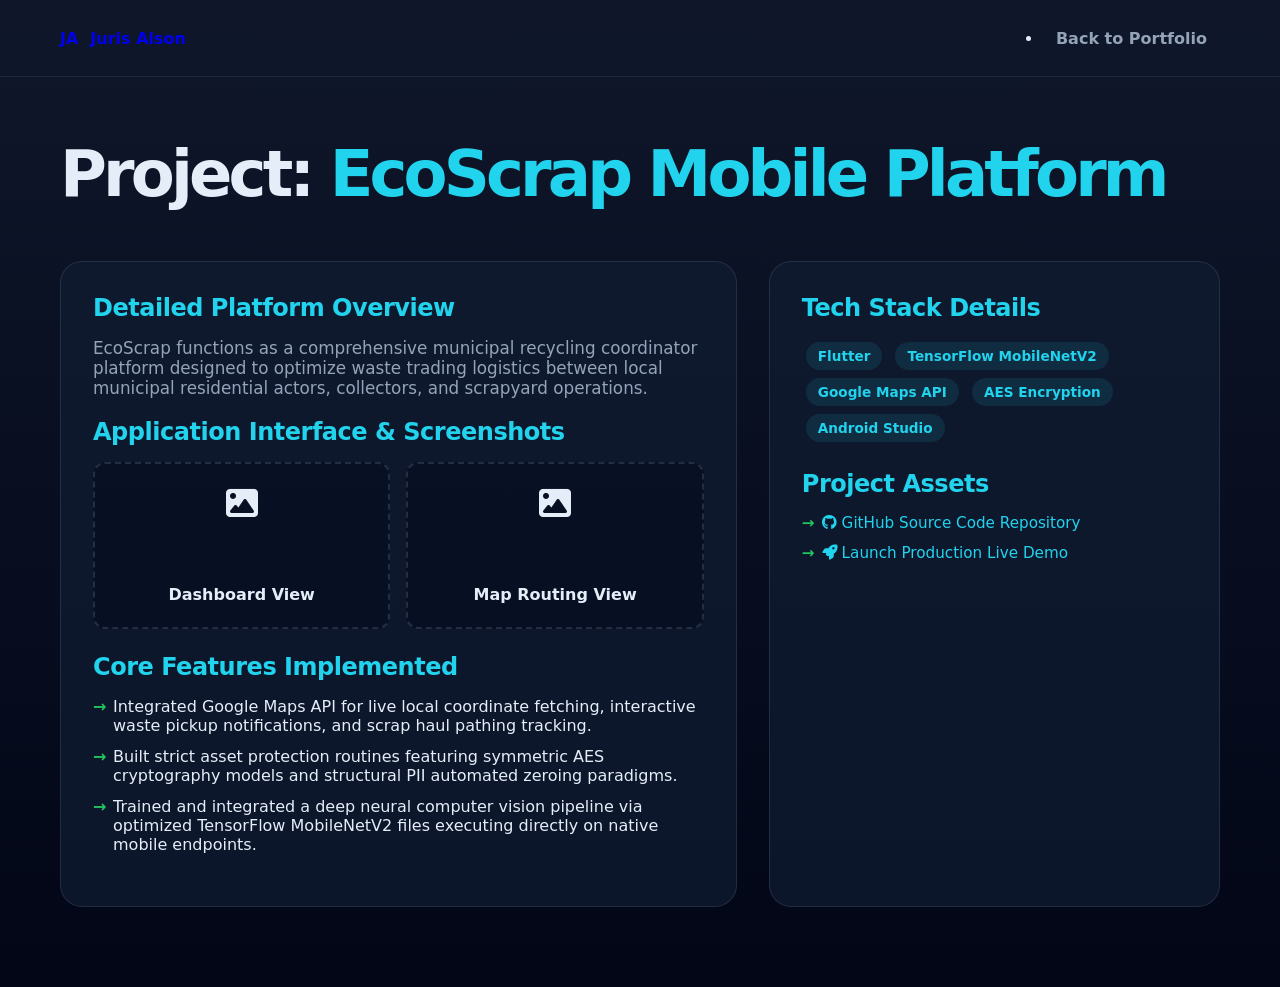
==== capstone.html @ 815ed1c3 "update" ====
<!DOCTYPE html>
<html lang="en">
<head>
  <meta charset="UTF-8" />
  <meta name="viewport" content="width=device-width, initial-scale=1.0" />
  <title>EcoScrap Project Showcase | Juris Ralph P. Alson</title>
  <link rel="stylesheet" href="https://cdnjs.cloudflare.com/ajax/libs/font-awesome/6.5.2/css/all.min.css" />
  <style>
    :root {
      --bg: #0f172a;
      --panel: #111c31;
      --text: #e5edf8;
      --muted: #94a3b8;
      --cyan: #22d3ee;
      --green: #22c55e;
      --radius-lg: 22px;
      --container: 1160px;
    }
    * { box-sizing: border-box; margin: 0; padding: 0; }
    body {
      background: linear-gradient(180deg, #0f172a 0%, #020617 100%);
      color: var(--text);
      font-family: Inter, system-ui, sans-serif;
      padding-bottom: 80px;
    }
    .container { width: min(var(--container), calc(100% - 40px)); margin-inline: auto; }
    .site-header { border-bottom: 1px solid rgba(148, 163, 184, 0.12); background: rgba(15, 23, 42, 0.76); }
    .nav { min-height: 76px; display: flex; align-items: center; justify-content: space-between; }
    .brand { display: inline-flex; align-items: center; gap: 12px; font-weight: 800; text-decoration: none; }
    .brand-mark { width: 42px; height: 42px; display: grid; place-items: center; border: 1px solid rgba(34, 211, 238, 0.42); border-radius: 14px; color: var(--cyan); }
    .nav-links a { padding: 10px 13px; color: var(--muted); text-decoration: none; font-weight: 650; }
    .nav-links a:hover { color: var(--cyan); }
    
    .showcase-header { padding: 60px 0 20px; }
    .showcase-header h1 { font-size: clamp(2.5rem, 5vw, 4rem); font-weight: 900; letter-spacing: -0.06em; }
    .showcase-header span { color: var(--cyan); }
    
    .showcase-grid { display: grid; grid-template-columns: 1.2fr 0.8fr; gap: 32px; margin-top: 30px; }
    .main-content, .sidebar-panel { border: 1px solid rgba(148, 163, 184, 0.16); background: rgba(17, 28, 49, 0.76); border-radius: var(--radius-lg); padding: 32px; }
    
    h2 { font-size: 1.5rem; margin-bottom: 16px; color: var(--cyan); letter-spacing: -0.02em; }
    p { color: var(--muted); margin-bottom: 20px; font-size: 1.05rem; }
    
    .screenshot-grid { display: grid; grid-template-columns: repeat(2, 1fr); gap: 16px; margin-bottom: 24px; }
    .screenshot-placeholder { background: rgba(2, 6, 23, 0.4); border: 2px dashed rgba(148, 163, 184, 0.2); border-radius: 12px; aspect-ratio: 16/9; display: grid; place-items: center; color: var(--muted-2); font-weight: 700; }
    
    .bullet-list { list-style: none; display: grid; gap: 12px; margin-bottom: 20px; }
    .bullet-list li { position: relative; padding-left: 20px; color: var(--text); }
    .bullet-list li::before { content: "→"; position: absolute; left: 0; color: var(--green); font-weight: 900; }
    
    .tech-tag { display: inline-block; padding: 6px 12px; background: rgba(34, 211, 238, 0.1); border-radius: 999px; font-size: 0.85rem; font-weight: 700; margin: 4px; color: var(--cyan); }
  </style>
</head>
<body>
  <header class="site-header">
    <nav class="nav container">
      <a class="brand" href="index.html"><span class="">JA</span><span class="brand-text">Juris Alson</span></a>
      <ul class="nav-links">
        <li><a href="index.html#projects">Back to Portfolio</a></li>
      </ul>
    </nav>
  </header>

  <main class="container">
    <header class="showcase-header">
      <h1>Project: <span>EcoScrap Mobile Platform</span></h1>
    </header>

    <div class="showcase-grid">
      <div class="main-content">
        <h2>Detailed Platform Overview</h2>
        <p>EcoScrap functions as a comprehensive municipal recycling coordinator platform designed to optimize waste trading logistics between local municipal residential actors, collectors, and scrapyard operations.</p>
        
        <h2>Application Interface &amp; Screenshots</h2>
        <div class="screenshot-grid">
          <div class="screenshot-placeholder"><i class="fa-solid fa-image fa-2x"></i><br>Dashboard View</div>
          <div class="screenshot-placeholder"><i class="fa-solid fa-image fa-2x"></i><br>Map Routing View</div>
        </div>

        <h2>Core Features Implemented</h2>
        <ul class="bullet-list">
          <li>Integrated Google Maps API for live local coordinate fetching, interactive waste pickup notifications, and scrap haul pathing tracking.</li>
          <li>Built strict asset protection routines featuring symmetric AES cryptography models and structural PII automated zeroing paradigms.</li>
          <li>Trained and integrated a deep neural computer vision pipeline via optimized TensorFlow MobileNetV2 files executing directly on native mobile endpoints.</li>
        </ul>
      </div>

      <div class="sidebar-panel">
        <h2>Tech Stack Details</h2>
        <div style="margin-bottom: 24px;">
          <span class="tech-tag">Flutter</span>
          <span class="tech-tag">TensorFlow MobileNetV2</span>
          <span class="tech-tag">Google Maps API</span>
          <span class="tech-tag">AES Encryption</span>
          <span class="tech-tag">Android Studio</span>
        </div>

        <h2>Project Assets</h2>
        <ul class="bullet-list" style="font-size: 0.95rem;">
          <li><a href="https://github.com/JurisAlson/EcoScrap" target="_blank" style="color: var(--cyan); text-decoration: none;"><i class="fa-brands fa-github"></i> GitHub Source Code Repository</a></li>
          <li><a href="https://jurisalson.github.io/EcoScrap-Demo" target="_blank" style="color: var(--cyan); text-decoration: none;"><i class="fa-solid fa-rocket"></i> Launch Production Live Demo</a></li>
        </ul>
      </div>
    </div>
  </main>
</body>
</html>
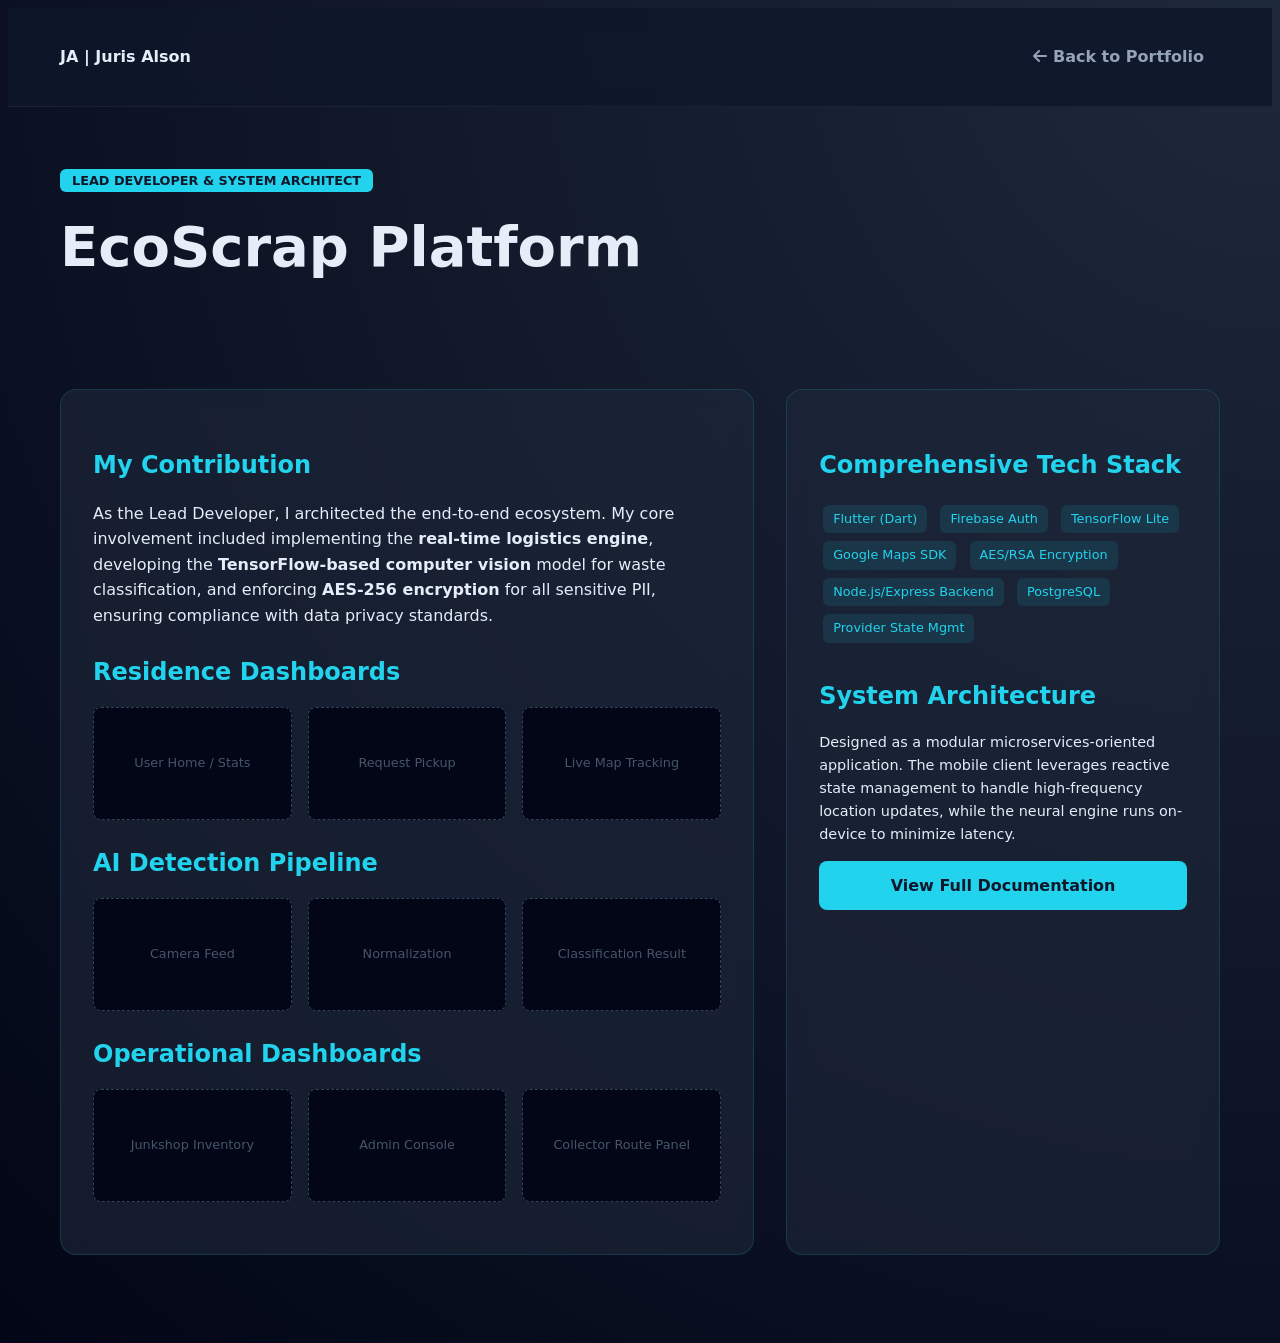
==== commit b389ae4e: "retouch" ====
--- a/capstone.html
+++ b/capstone.html
@@ -7,100 +7,96 @@
   <link rel="stylesheet" href="https://cdnjs.cloudflare.com/ajax/libs/font-awesome/6.5.2/css/all.min.css" />
   <style>
     :root {
-      --bg: #0f172a;
-      --panel: #111c31;
-      --text: #e5edf8;
-      --muted: #94a3b8;
-      --cyan: #22d3ee;
-      --green: #22c55e;
-      --radius-lg: 22px;
-      --container: 1160px;
+      --bg: #0f172a; --panel-bg: rgba(30, 41, 59, 0.6); --text-main: #e5edf8;
+      --text-muted: #94a3b8; --cyan: #22d3ee; --green: #22c55e;
     }
-    * { box-sizing: border-box; margin: 0; padding: 0; }
-    body {
-      background: linear-gradient(180deg, #0f172a 0%, #020617 100%);
-      color: var(--text);
-      font-family: Inter, system-ui, sans-serif;
-      padding-bottom: 80px;
-    }
-    .container { width: min(var(--container), calc(100% - 40px)); margin-inline: auto; }
-    .site-header { border-bottom: 1px solid rgba(148, 163, 184, 0.12); background: rgba(15, 23, 42, 0.76); }
-    .nav { min-height: 76px; display: flex; align-items: center; justify-content: space-between; }
-    .brand { display: inline-flex; align-items: center; gap: 12px; font-weight: 800; text-decoration: none; }
-    .brand-mark { width: 42px; height: 42px; display: grid; place-items: center; border: 1px solid rgba(34, 211, 238, 0.42); border-radius: 14px; color: var(--cyan); }
-    .nav-links a { padding: 10px 13px; color: var(--muted); text-decoration: none; font-weight: 650; }
-    .nav-links a:hover { color: var(--cyan); }
+    body { background: radial-gradient(circle at top right, #1e293b, #020617); color: var(--text-main); font-family: 'Inter', system-ui, sans-serif; line-height: 1.6; padding-bottom: 80px; }
+    .container { width: min(1160px, calc(100% - 48px)); margin-inline: auto; }
     
-    .showcase-header { padding: 60px 0 20px; }
-    .showcase-header h1 { font-size: clamp(2.5rem, 5vw, 4rem); font-weight: 900; letter-spacing: -0.06em; }
-    .showcase-header span { color: var(--cyan); }
+    /* Navigation */
+    .site-header { border-bottom: 1px solid rgba(255,255,255,0.05); background: rgba(15, 23, 42, 0.85); backdrop-filter: blur(12px); position: sticky; top: 0; z-index: 100; padding: 20px 0; }
+    .nav { display: flex; justify-content: space-between; align-items: center; }
+    .nav-links a { color: var(--text-muted); text-decoration: none; font-weight: 600; padding: 8px 16px; border-radius: 8px; transition: 0.2s; }
+    .nav-links a:hover { color: var(--cyan); background: rgba(34, 211, 238, 0.05); }
+
+    /* Hero & Participation */
+    .showcase-header { padding: 60px 0; }
+    .role-tag { background: var(--cyan); color: var(--bg); padding: 4px 12px; border-radius: 6px; font-weight: 800; font-size: 0.8rem; text-transform: uppercase; }
     
-    .showcase-grid { display: grid; grid-template-columns: 1.2fr 0.8fr; gap: 32px; margin-top: 30px; }
-    .main-content, .sidebar-panel { border: 1px solid rgba(148, 163, 184, 0.16); background: rgba(17, 28, 49, 0.76); border-radius: var(--radius-lg); padding: 32px; }
+    /* Layout */
+    .showcase-grid { display: grid; grid-template-columns: 1.6fr 1fr; gap: 32px; }
+    .main-content, .sidebar-panel { background: var(--panel-bg); border: 1px solid rgba(34, 211, 238, 0.15); border-radius: 16px; padding: 32px; backdrop-filter: blur(10px); }
     
-    h2 { font-size: 1.5rem; margin-bottom: 16px; color: var(--cyan); letter-spacing: -0.02em; }
-    p { color: var(--muted); margin-bottom: 20px; font-size: 1.05rem; }
+    h2 { color: var(--cyan); margin: 24px 0 16px; display: flex; align-items: center; gap: 10px; }
+    .img-slot { background: #020617; border: 1px dashed #334155; border-radius: 8px; aspect-ratio: 16/9; display: grid; place-items: center; color: #475569; font-size: 0.8rem; }
+    .screenshot-grid { display: grid; grid-template-columns: repeat(auto-fit, minmax(180px, 1fr)); gap: 16px; margin-bottom: 20px; }
     
-    .screenshot-grid { display: grid; grid-template-columns: repeat(2, 1fr); gap: 16px; margin-bottom: 24px; }
-    .screenshot-placeholder { background: rgba(2, 6, 23, 0.4); border: 2px dashed rgba(148, 163, 184, 0.2); border-radius: 12px; aspect-ratio: 16/9; display: grid; place-items: center; color: var(--muted-2); font-weight: 700; }
+    .tech-tag { display: inline-block; padding: 4px 10px; background: rgba(34, 211, 238, 0.1); border-radius: 6px; font-size: 0.8rem; margin: 4px; color: var(--cyan); }
     
-    .bullet-list { list-style: none; display: grid; gap: 12px; margin-bottom: 20px; }
-    .bullet-list li { position: relative; padding-left: 20px; color: var(--text); }
-    .bullet-list li::before { content: "→"; position: absolute; left: 0; color: var(--green); font-weight: 900; }
-    
-    .tech-tag { display: inline-block; padding: 6px 12px; background: rgba(34, 211, 238, 0.1); border-radius: 999px; font-size: 0.85rem; font-weight: 700; margin: 4px; color: var(--cyan); }
+    @media (max-width: 968px) { .showcase-grid { grid-template-columns: 1fr; } }
   </style>
 </head>
 <body>
   <header class="site-header">
     <nav class="nav container">
-      <a class="brand" href="index.html"><span class="">JA</span><span class="brand-text">Juris Alson</span></a>
-      <ul class="nav-links">
-        <li><a href="index.html#projects">Back to Portfolio</a></li>
+      <a href="index.html" style="text-decoration:none; color:var(--text-main); font-weight:900;">JA | Juris Alson</a>
+      <ul class="nav-links" style="list-style:none;">
+        <li><a href="index.html#projects"><i class="fa-solid fa-arrow-left"></i> Back to Portfolio</a></li>
       </ul>
     </nav>
   </header>
 
   <main class="container">
     <header class="showcase-header">
-      <h1>Project: <span>EcoScrap Mobile Platform</span></h1>
+      <span class="role-tag">Lead Developer & System Architect</span>
+      <h1 style="font-size: 3.5rem; margin-top: 10px;">EcoScrap Platform</h1>
     </header>
 
     <div class="showcase-grid">
       <div class="main-content">
-        <h2>Detailed Platform Overview</h2>
-        <p>EcoScrap functions as a comprehensive municipal recycling coordinator platform designed to optimize waste trading logistics between local municipal residential actors, collectors, and scrapyard operations.</p>
-        
-        <h2>Application Interface &amp; Screenshots</h2>
+        <h2>My Contribution</h2>
+        <p>As the Lead Developer, I architected the end-to-end ecosystem. My core involvement included implementing the <strong>real-time logistics engine</strong>, developing the <strong>TensorFlow-based computer vision</strong> model for waste classification, and enforcing <strong>AES-256 encryption</strong> for all sensitive PII, ensuring compliance with data privacy standards.</p>
+
+        <h2>Residence Dashboards</h2>
         <div class="screenshot-grid">
-          <div class="screenshot-placeholder"><i class="fa-solid fa-image fa-2x"></i><br>Dashboard View</div>
-          <div class="screenshot-placeholder"><i class="fa-solid fa-image fa-2x"></i><br>Map Routing View</div>
+          <div class="img-slot">User Home / Stats</div>
+          <div class="img-slot">Request Pickup</div>
+          <div class="img-slot">Live Map Tracking</div>
         </div>
 
-        <h2>Core Features Implemented</h2>
-        <ul class="bullet-list">
-          <li>Integrated Google Maps API for live local coordinate fetching, interactive waste pickup notifications, and scrap haul pathing tracking.</li>
-          <li>Built strict asset protection routines featuring symmetric AES cryptography models and structural PII automated zeroing paradigms.</li>
-          <li>Trained and integrated a deep neural computer vision pipeline via optimized TensorFlow MobileNetV2 files executing directly on native mobile endpoints.</li>
-        </ul>
+        <h2>AI Detection Pipeline</h2>
+        <div class="screenshot-grid">
+          <div class="img-slot">Camera Feed</div>
+          <div class="img-slot">Normalization</div>
+          <div class="img-slot">Classification Result</div>
+        </div>
+
+        <h2>Operational Dashboards</h2>
+        <div class="screenshot-grid">
+          <div class="img-slot">Junkshop Inventory</div>
+          <div class="img-slot">Admin Console</div>
+          <div class="img-slot">Collector Route Panel</div>
+        </div>
       </div>
 
-      <div class="sidebar-panel">
-        <h2>Tech Stack Details</h2>
-        <div style="margin-bottom: 24px;">
-          <span class="tech-tag">Flutter</span>
-          <span class="tech-tag">TensorFlow MobileNetV2</span>
-          <span class="tech-tag">Google Maps API</span>
-          <span class="tech-tag">AES Encryption</span>
-          <span class="tech-tag">Android Studio</span>
+      <aside class="sidebar-panel">
+        <h2>Comprehensive Tech Stack</h2>
+        <div style="margin-bottom: 30px;">
+          <span class="tech-tag">Flutter (Dart)</span>
+          <span class="tech-tag">Firebase Auth</span>
+          <span class="tech-tag">TensorFlow Lite</span>
+          <span class="tech-tag">Google Maps SDK</span>
+          <span class="tech-tag">AES/RSA Encryption</span>
+          <span class="tech-tag">Node.js/Express Backend</span>
+          <span class="tech-tag">PostgreSQL</span>
+          <span class="tech-tag">Provider State Mgmt</span>
         </div>
-
-        <h2>Project Assets</h2>
-        <ul class="bullet-list" style="font-size: 0.95rem;">
-          <li><a href="https://github.com/JurisAlson/EcoScrap" target="_blank" style="color: var(--cyan); text-decoration: none;"><i class="fa-brands fa-github"></i> GitHub Source Code Repository</a></li>
-          <li><a href="https://jurisalson.github.io/EcoScrap-Demo" target="_blank" style="color: var(--cyan); text-decoration: none;"><i class="fa-solid fa-rocket"></i> Launch Production Live Demo</a></li>
-        </ul>
-      </div>
+        
+        <h2>System Architecture</h2>
+        <p style="font-size: 0.9rem;">Designed as a modular microservices-oriented application. The mobile client leverages reactive state management to handle high-frequency location updates, while the neural engine runs on-device to minimize latency.</p>
+        
+        <a href="https://github.com/JurisAlson/EcoScrap" target="_blank" style="display:block; text-align:center; padding: 12px; background:var(--cyan); color:var(--bg); text-decoration:none; border-radius:8px; font-weight:800;">View Full Documentation</a>
+      </aside>
     </div>
   </main>
 </body>
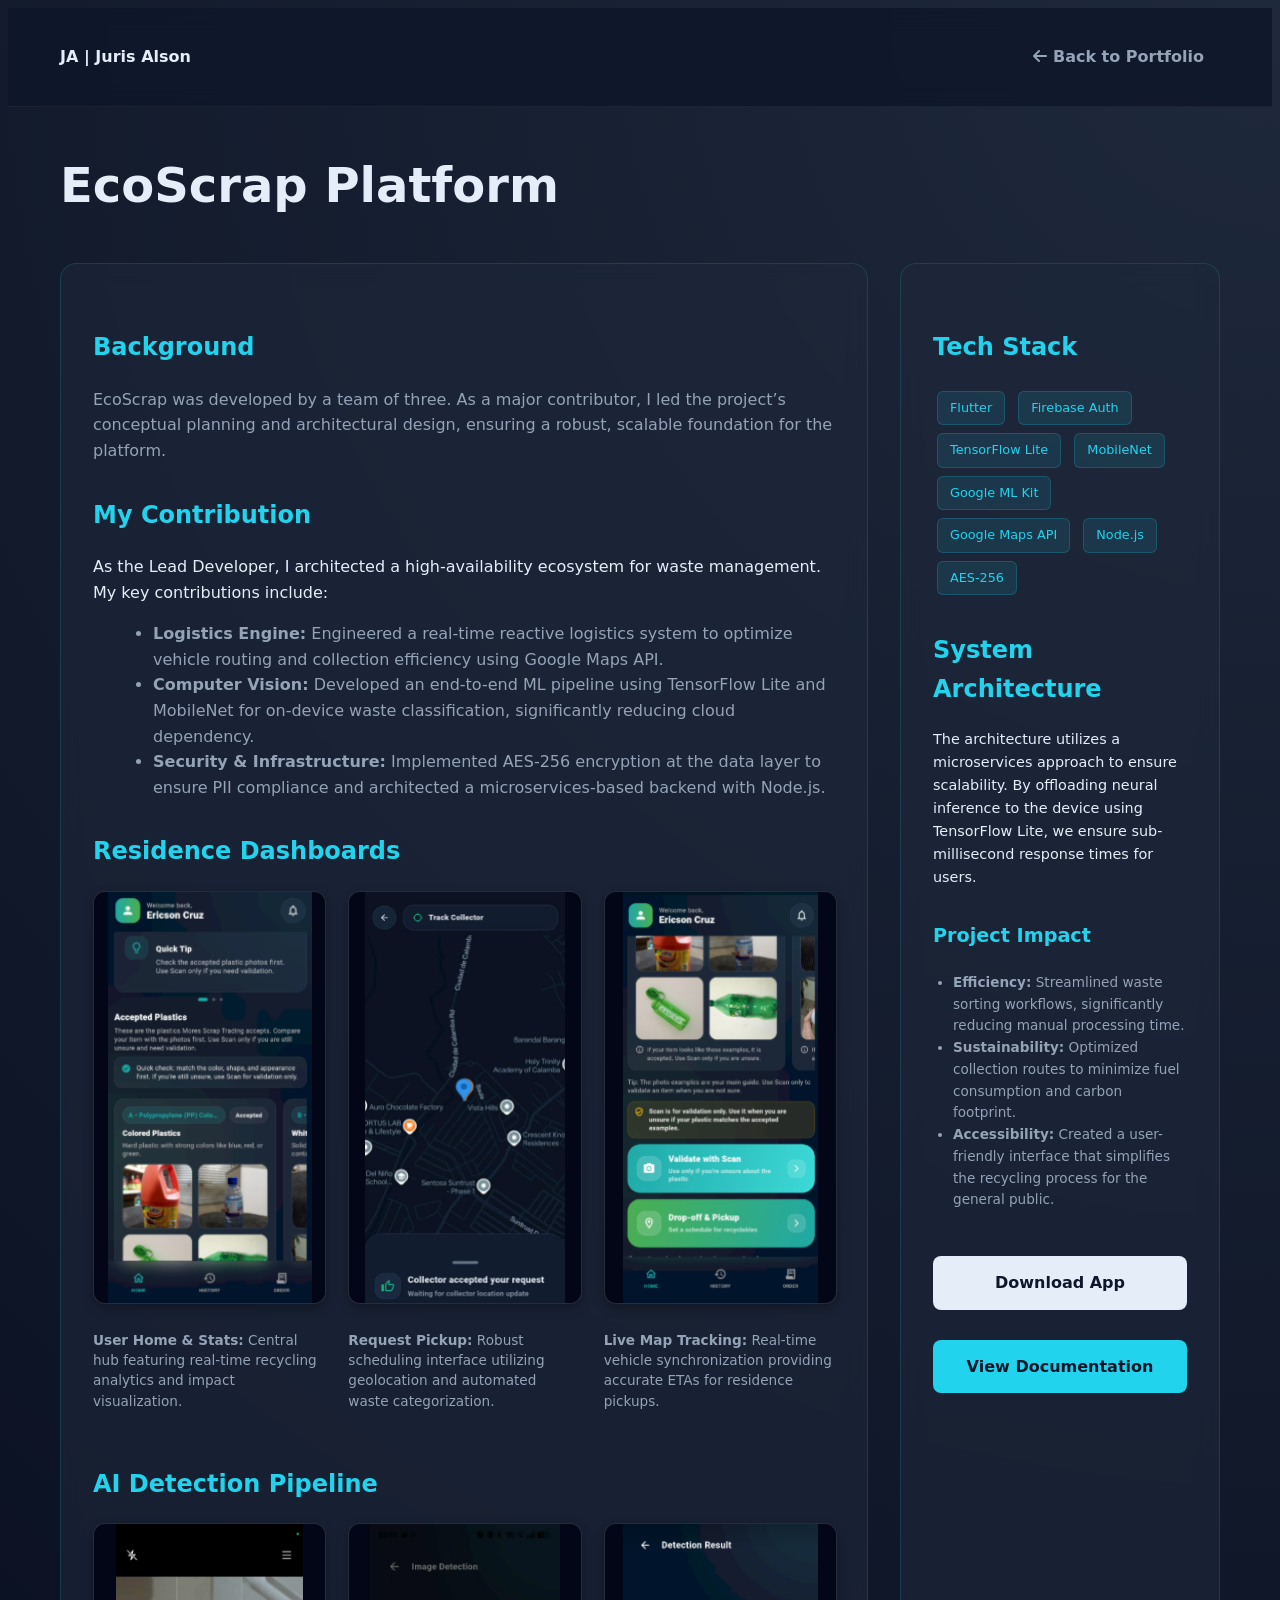
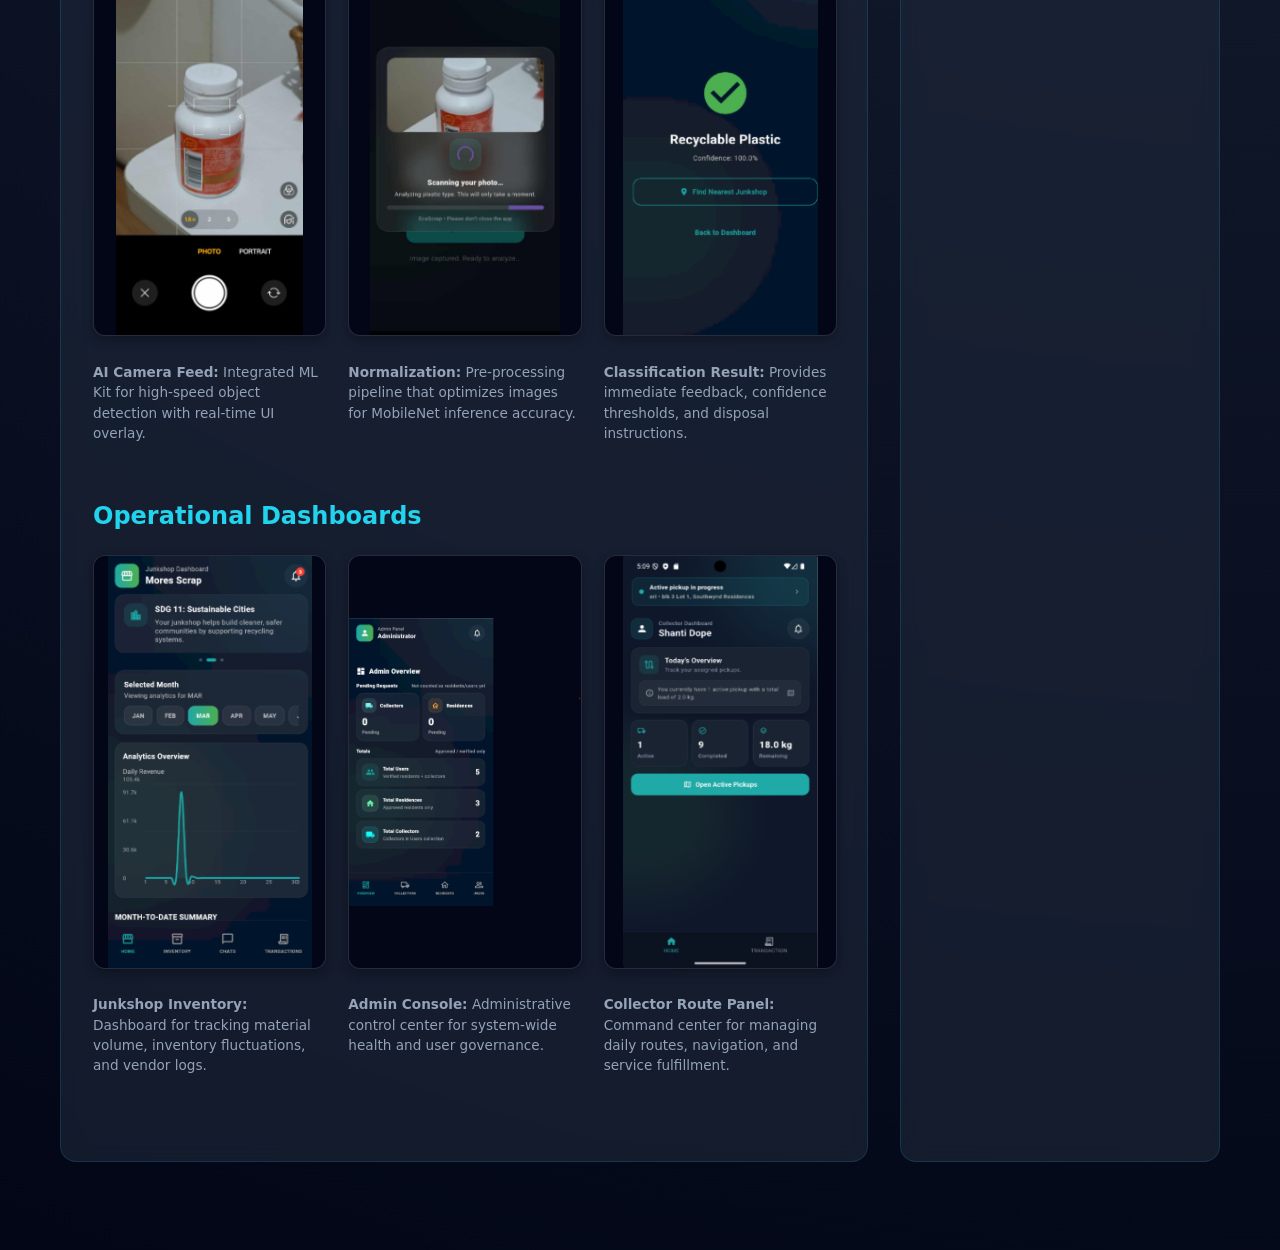
==== commit 6bb4f4c2: "Projects and documents links" ====
--- a/capstone.html
+++ b/capstone.html
@@ -8,7 +8,7 @@
   <style>
     :root {
       --bg: #0f172a; --panel-bg: rgba(30, 41, 59, 0.6); --text-main: #e5edf8;
-      --text-muted: #94a3b8; --cyan: #22d3ee; --green: #22c55e;
+      --text-muted: #94a3b8; --cyan: #22d3ee;
     }
     body { background: radial-gradient(circle at top right, #1e293b, #020617); color: var(--text-main); font-family: 'Inter', system-ui, sans-serif; line-height: 1.6; padding-bottom: 80px; }
     .container { width: min(1160px, calc(100% - 48px)); margin-inline: auto; }
@@ -19,21 +19,22 @@
     .nav-links a { color: var(--text-muted); text-decoration: none; font-weight: 600; padding: 8px 16px; border-radius: 8px; transition: 0.2s; }
     .nav-links a:hover { color: var(--cyan); background: rgba(34, 211, 238, 0.05); }
 
-    /* Hero & Participation */
-    .showcase-header { padding: 60px 0; }
-    .role-tag { background: var(--cyan); color: var(--bg); padding: 4px 12px; border-radius: 6px; font-weight: 800; font-size: 0.8rem; text-transform: uppercase; }
-    
     /* Layout */
-    .showcase-grid { display: grid; grid-template-columns: 1.6fr 1fr; gap: 32px; }
+    .showcase-grid { display: grid; grid-template-columns: 1fr 320px; gap: 32px; margin-top: 40px; }
     .main-content, .sidebar-panel { background: var(--panel-bg); border: 1px solid rgba(34, 211, 238, 0.15); border-radius: 16px; padding: 32px; backdrop-filter: blur(10px); }
     
-    h2 { color: var(--cyan); margin: 24px 0 16px; display: flex; align-items: center; gap: 10px; }
-    .img-slot { background: #020617; border: 1px dashed #334155; border-radius: 8px; aspect-ratio: 16/9; display: grid; place-items: center; color: #475569; font-size: 0.8rem; }
-    .screenshot-grid { display: grid; grid-template-columns: repeat(auto-fit, minmax(180px, 1fr)); gap: 16px; margin-bottom: 20px; }
+    h2 { color: var(--cyan); margin: 32px 0 20px; display: flex; align-items: center; gap: 10px; }
     
-    .tech-tag { display: inline-block; padding: 4px 10px; background: rgba(34, 211, 238, 0.1); border-radius: 6px; font-size: 0.8rem; margin: 4px; color: var(--cyan); }
+    /* Image Section */
+    .img-section { display: grid; grid-template-columns: repeat(3, 1fr); gap: 24px; margin-bottom: 40px; }
+    .img-container { display: flex; flex-direction: column; gap: 12px; }
+    .screenshot-wrapper { width: 100%; aspect-ratio: 9/16; background: #020617; border-radius: 12px; overflow: hidden; border: 1px solid rgba(255,255,255,0.15); cursor: pointer; transition: all 0.4s cubic-bezier(0.16, 1, 0.3, 1); box-shadow: 0 4px 12px rgba(0,0,0,0.3); display: flex; align-items: center; justify-content: center; }
+    .screenshot-wrapper:hover { border-color: var(--cyan); transform: translateY(-5px) scale(1.02); box-shadow: 0 10px 20px rgba(34, 211, 238, 0.15); }
+    .screenshot { width: 100%; height: 100%; object-fit: contain; }
     
-    @media (max-width: 968px) { .showcase-grid { grid-template-columns: 1fr; } }
+    .desc { font-size: 0.85rem; color: var(--text-muted); line-height: 1.5; }
+    .tech-tag { display: inline-block; padding: 6px 12px; background: rgba(34, 211, 238, 0.1); border-radius: 6px; font-size: 0.8rem; margin: 4px; color: var(--cyan); border: 1px solid rgba(34, 211, 238, 0.2); }
+    .btn { display: block; text-align: center; padding: 14px; background: var(--cyan); color: var(--bg); text-decoration: none; border-radius: 8px; font-weight: 800; margin-top: 20px; transition: 0.2s; }
   </style>
 </head>
 <body>
@@ -47,55 +48,104 @@
   </header>
 
   <main class="container">
-    <header class="showcase-header">
-      <span class="role-tag">Lead Developer & System Architect</span>
-      <h1 style="font-size: 3.5rem; margin-top: 10px;">EcoScrap Platform</h1>
-    </header>
+    <h1 style="font-size: 3rem; margin-top: 40px;">EcoScrap Platform</h1>
 
     <div class="showcase-grid">
       <div class="main-content">
+        <h2>Background</h2>
+        <p style="color: var(--text-muted);">EcoScrap was developed by a team of three. As a major contributor, I led the project’s conceptual planning and architectural design, ensuring a robust, scalable foundation for the platform.</p>
+
         <h2>My Contribution</h2>
-        <p>As the Lead Developer, I architected the end-to-end ecosystem. My core involvement included implementing the <strong>real-time logistics engine</strong>, developing the <strong>TensorFlow-based computer vision</strong> model for waste classification, and enforcing <strong>AES-256 encryption</strong> for all sensitive PII, ensuring compliance with data privacy standards.</p>
+        <p>As the Lead Developer, I architected a high-availability ecosystem for waste management. 
+           My key contributions include:
+           <ul style="margin-left: 20px; color: var(--text-muted); margin-top: 10px;">
+             <li><strong>Logistics Engine:</strong> Engineered a real-time reactive logistics system to optimize vehicle routing and collection efficiency using Google Maps API.</li>
+             <li><strong>Computer Vision:</strong> Developed an end-to-end ML pipeline using TensorFlow Lite and MobileNet for on-device waste classification, significantly reducing cloud dependency.</li>
+             <li><strong>Security & Infrastructure:</strong> Implemented AES-256 encryption at the data layer to ensure PII compliance and architected a microservices-based backend with Node.js.</li>
+           </ul>
+        </p>
 
         <h2>Residence Dashboards</h2>
-        <div class="screenshot-grid">
-          <div class="img-slot">User Home / Stats</div>
-          <div class="img-slot">Request Pickup</div>
-          <div class="img-slot">Live Map Tracking</div>
+        <div class="img-section">
+          <div class="img-container">
+            <div class="screenshot-wrapper"><img src="Capstone_GUI/Residence_Dashboard.png" class="screenshot"></div>
+            <p class="desc"><strong>User Home & Stats:</strong> Central hub featuring real-time recycling analytics and impact visualization.</p>
+          </div>
+          <div class="img-container">
+            <div class="screenshot-wrapper"><img src="Capstone_GUI/Residence_CollectorTrash_Pickup.png" class="screenshot"></div>
+            <p class="desc"><strong>Request Pickup:</strong> Robust scheduling interface utilizing geolocation and automated waste categorization.</p>
+          </div>
+          <div class="img-container">
+            <div class="screenshot-wrapper"><img src="Capstone_GUI/Residence_Dashboard_1.png" class="screenshot"></div>
+            <p class="desc"><strong>Live Map Tracking:</strong> Real-time vehicle synchronization providing accurate ETAs for residence pickups.</p>
+          </div>
         </div>
 
         <h2>AI Detection Pipeline</h2>
-        <div class="screenshot-grid">
-          <div class="img-slot">Camera Feed</div>
-          <div class="img-slot">Normalization</div>
-          <div class="img-slot">Classification Result</div>
+        <div class="img-section">
+          <div class="img-container">
+            <div class="screenshot-wrapper"><img src="Capstone_GUI/Residence_AI_Detection.png" class="screenshot"></div>
+            <p class="desc"><strong>AI Camera Feed:</strong> Integrated ML Kit for high-speed object detection with real-time UI overlay.</p>
+          </div>
+          <div class="img-container">
+            <div class="screenshot-wrapper"><img src="Capstone_GUI/Residence_AI_Detection_1.png" class="screenshot"></div>
+            <p class="desc"><strong>Normalization:</strong> Pre-processing pipeline that optimizes images for MobileNet inference accuracy.</p>
+          </div>
+          <div class="img-container">
+            <div class="screenshot-wrapper"><img src="Capstone_GUI/Residence_AI_Detection_2.png" class="screenshot"></div>
+            <p class="desc"><strong>Classification Result:</strong> Provides immediate feedback, confidence thresholds, and disposal instructions.</p>
+          </div>
         </div>
 
         <h2>Operational Dashboards</h2>
-        <div class="screenshot-grid">
-          <div class="img-slot">Junkshop Inventory</div>
-          <div class="img-slot">Admin Console</div>
-          <div class="img-slot">Collector Route Panel</div>
+        <div class="img-section">
+          <div class="img-container">
+            <div class="screenshot-wrapper"><img src="Capstone_GUI/Junkshop_Dashboard.png" class="screenshot"></div>
+            <p class="desc"><strong>Junkshop Inventory:</strong> Dashboard for tracking material volume, inventory fluctuations, and vendor logs.</p>
+          </div>
+          <div class="img-container">
+            <div class="screenshot-wrapper"><img src="Capstone_GUI/Admin_Dashboard.png" class="screenshot"></div>
+            <p class="desc"><strong>Admin Console:</strong> Administrative control center for system-wide health and user governance.</p>
+          </div>
+          <div class="img-container">
+            <div class="screenshot-wrapper"><img src="Capstone_GUI/CollectorDashboard.png" class="screenshot"></div>
+            <p class="desc"><strong>Collector Route Panel:</strong> Command center for managing daily routes, navigation, and service fulfillment.</p>
+          </div>
         </div>
       </div>
 
-      <aside class="sidebar-panel">
-        <h2>Comprehensive Tech Stack</h2>
+     <aside class="sidebar-panel">
+        <h2>Tech Stack</h2>
         <div style="margin-bottom: 30px;">
-          <span class="tech-tag">Flutter (Dart)</span>
+          <span class="tech-tag">Flutter</span>
           <span class="tech-tag">Firebase Auth</span>
           <span class="tech-tag">TensorFlow Lite</span>
-          <span class="tech-tag">Google Maps SDK</span>
-          <span class="tech-tag">AES/RSA Encryption</span>
-          <span class="tech-tag">Node.js/Express Backend</span>
-          <span class="tech-tag">PostgreSQL</span>
-          <span class="tech-tag">Provider State Mgmt</span>
+          <span class="tech-tag">MobileNet</span>
+          <span class="tech-tag">Google ML Kit</span>
+          <span class="tech-tag">Google Maps API</span>
+          <span class="tech-tag">Node.js</span>
+          <span class="tech-tag">AES-256</span>
         </div>
         
         <h2>System Architecture</h2>
-        <p style="font-size: 0.9rem;">Designed as a modular microservices-oriented application. The mobile client leverages reactive state management to handle high-frequency location updates, while the neural engine runs on-device to minimize latency.</p>
+        <p style="font-size: 0.9rem; margin-bottom: 20px;">The architecture utilizes a microservices approach to ensure scalability. By offloading neural inference to the device using TensorFlow Lite, we ensure sub-millisecond response times for users.</p>
         
-        <a href="https://github.com/JurisAlson/EcoScrap" target="_blank" style="display:block; text-align:center; padding: 12px; background:var(--cyan); color:var(--bg); text-decoration:none; border-radius:8px; font-weight:800;">View Full Documentation</a>
+        <h2 style="font-size: 1.2rem;">Project Impact</h2>
+        <ul style="font-size: 0.85rem; color: var(--text-muted); padding-left: 20px; margin-bottom: 25px;">
+          <li><strong>Efficiency:</strong> Streamlined waste sorting workflows, significantly reducing manual processing time.</li>
+          <li><strong>Sustainability:</strong> Optimized collection routes to minimize fuel consumption and carbon footprint.</li>
+          <li><strong>Accessibility:</strong> Created a user-friendly interface that simplifies the recycling process for the general public.</li>
+        </ul>
+
+        <!-- Updated Button Section -->
+        <div style="display: flex; flex-direction: column; gap: 10px;">
+          <a href="download-page-url.html" class="btn" style="background: #e5edf8; color: var(--bg);">Download App</a>
+          <a href="https://github.com/JurisAlson/EcoScrap" target="_blank" class="btn">View Documentation</a>
+        </div>
+
+        
+
+        
       </aside>
     </div>
   </main>
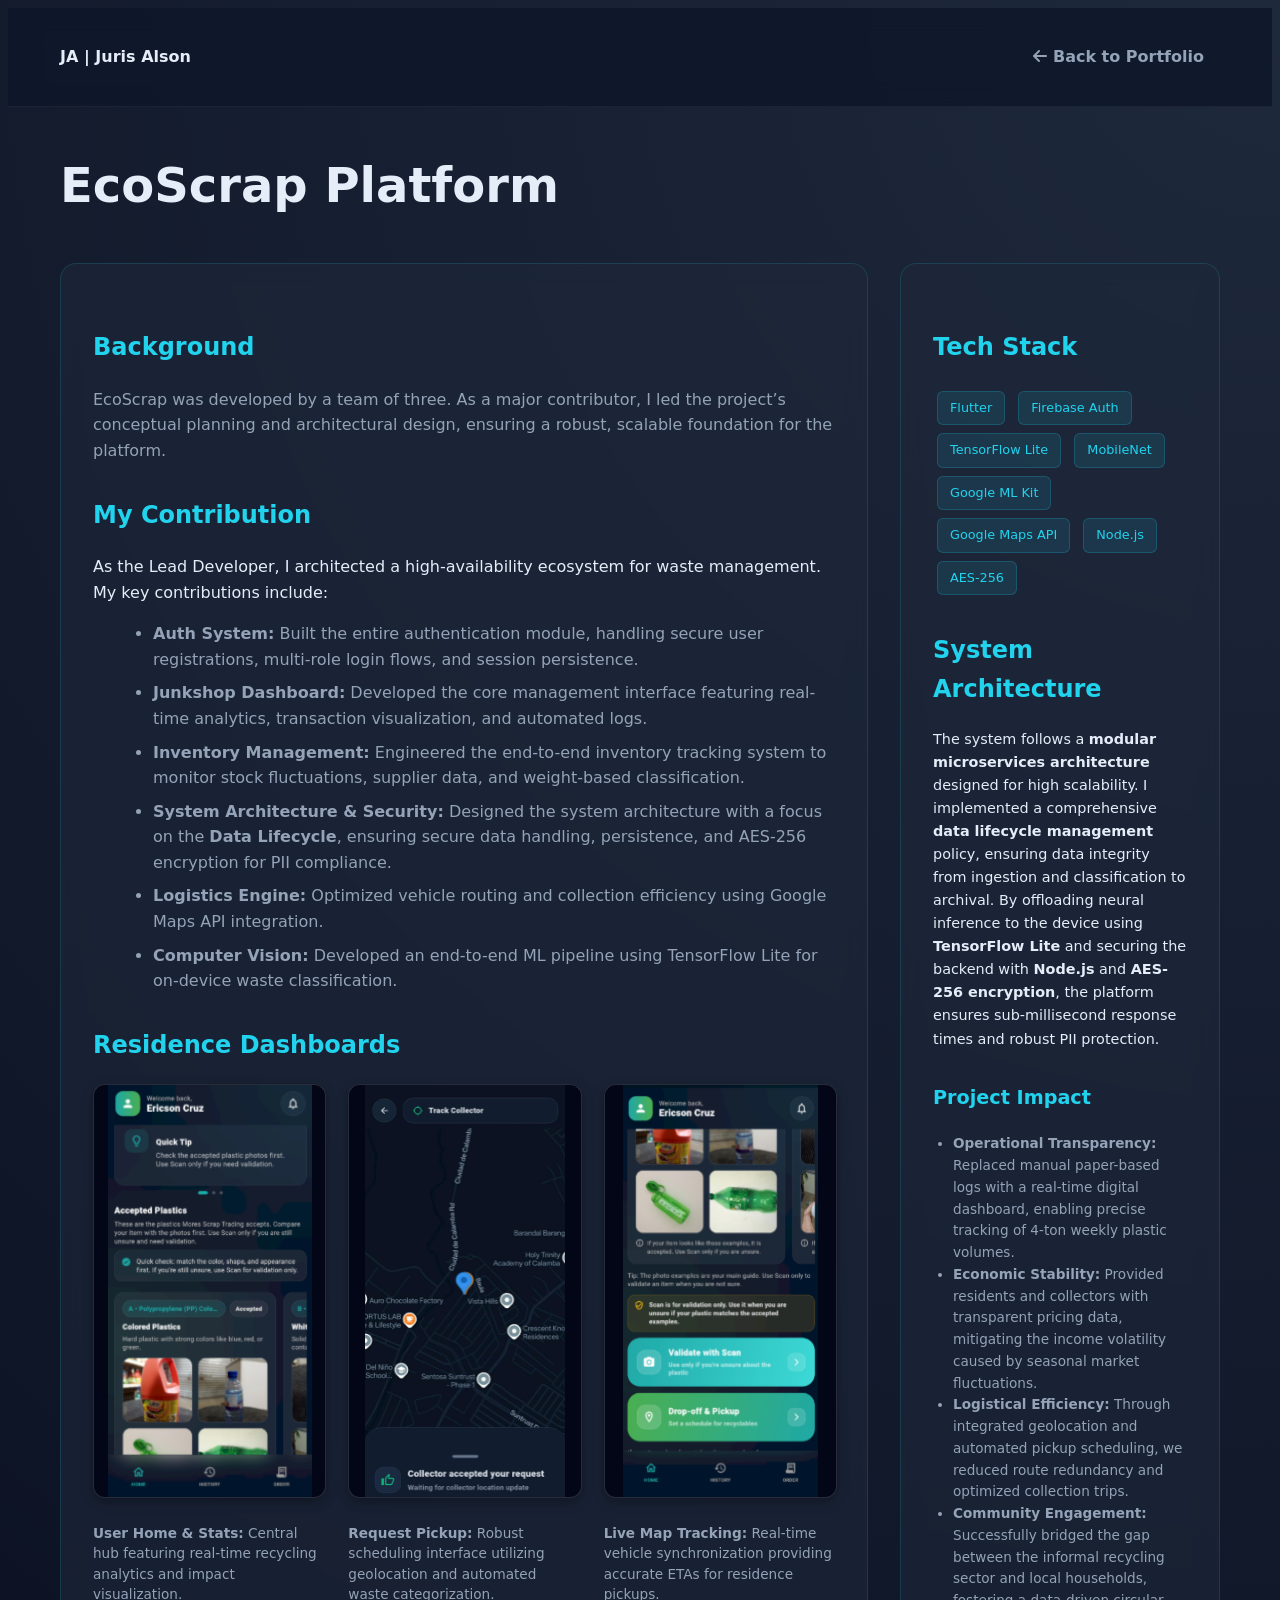
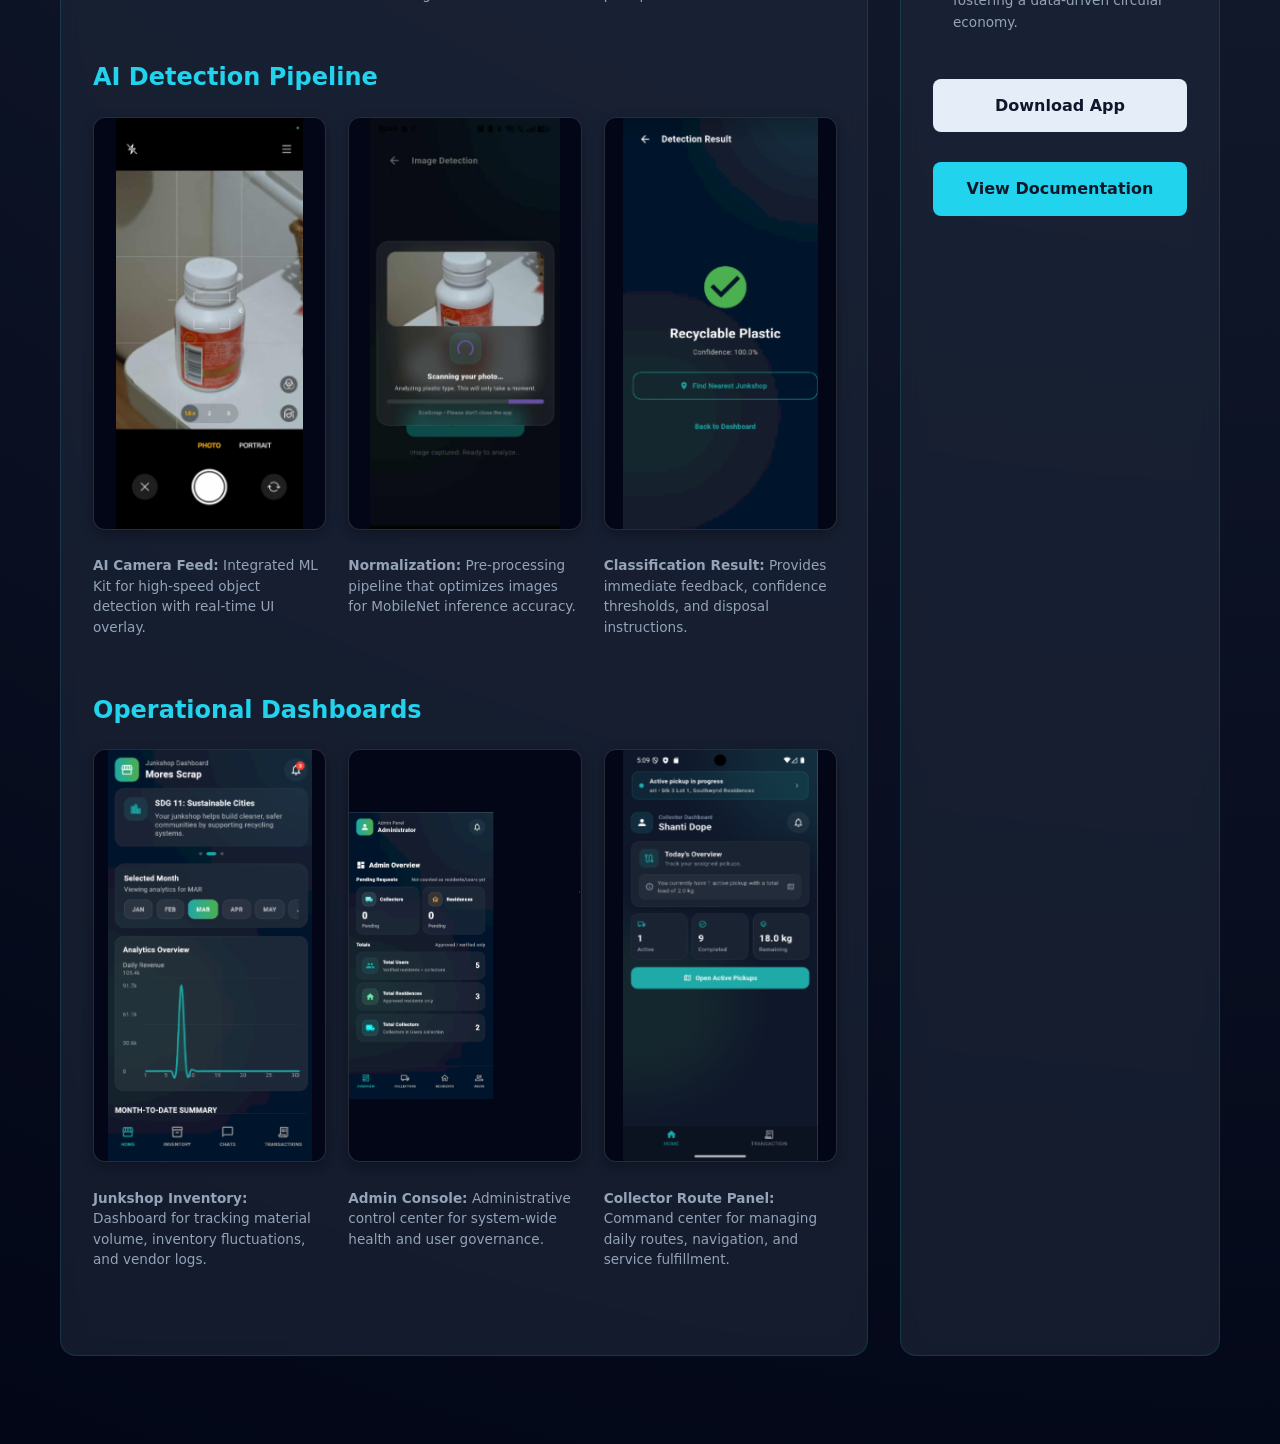
==== commit 06d5c335: "Live demo link" ====
--- a/capstone.html
+++ b/capstone.html
@@ -58,10 +58,13 @@
         <h2>My Contribution</h2>
         <p>As the Lead Developer, I architected a high-availability ecosystem for waste management. 
            My key contributions include:
-           <ul style="margin-left: 20px; color: var(--text-muted); margin-top: 10px;">
-             <li><strong>Logistics Engine:</strong> Engineered a real-time reactive logistics system to optimize vehicle routing and collection efficiency using Google Maps API.</li>
-             <li><strong>Computer Vision:</strong> Developed an end-to-end ML pipeline using TensorFlow Lite and MobileNet for on-device waste classification, significantly reducing cloud dependency.</li>
-             <li><strong>Security & Infrastructure:</strong> Implemented AES-256 encryption at the data layer to ensure PII compliance and architected a microservices-based backend with Node.js.</li>
+           <ul style="margin-left: 20px; color: var(--text-muted); margin-top: 10px; display: flex; flex-direction: column; gap: 8px;">
+             <li><strong>Auth System:</strong> Built the entire authentication module, handling secure user registrations, multi-role login flows, and session persistence.</li>
+             <li><strong>Junkshop Dashboard:</strong> Developed the core management interface featuring real-time analytics, transaction visualization, and automated logs.</li>
+             <li><strong>Inventory Management:</strong> Engineered the end-to-end inventory tracking system to monitor stock fluctuations, supplier data, and weight-based classification.</li>
+             <li><strong>System Architecture & Security:</strong> Designed the system architecture with a focus on the <strong>Data Lifecycle</strong>, ensuring secure data handling, persistence, and AES-256 encryption for PII compliance.</li>
+             <li><strong>Logistics Engine:</strong> Optimized vehicle routing and collection efficiency using Google Maps API integration.</li>
+             <li><strong>Computer Vision:</strong> Developed an end-to-end ML pipeline using TensorFlow Lite for on-device waste classification.</li>
            </ul>
         </p>
 
@@ -127,20 +130,25 @@
           <span class="tech-tag">AES-256</span>
         </div>
         
-        <h2>System Architecture</h2>
-        <p style="font-size: 0.9rem; margin-bottom: 20px;">The architecture utilizes a microservices approach to ensure scalability. By offloading neural inference to the device using TensorFlow Lite, we ensure sub-millisecond response times for users.</p>
+<h2>System Architecture</h2>
+        <p style="font-size: 0.9rem; margin-bottom: 20px;">
+          The system follows a <strong>modular microservices architecture</strong> designed for high scalability. 
+          I implemented a comprehensive <strong>data lifecycle management</strong> policy, ensuring data integrity from ingestion and classification to archival. 
+          By offloading neural inference to the device using <strong>TensorFlow Lite</strong> and securing the backend with <strong>Node.js</strong> and <strong>AES-256 encryption</strong>, the platform ensures sub-millisecond response times and robust PII protection.
+        </p>
         
         <h2 style="font-size: 1.2rem;">Project Impact</h2>
         <ul style="font-size: 0.85rem; color: var(--text-muted); padding-left: 20px; margin-bottom: 25px;">
-          <li><strong>Efficiency:</strong> Streamlined waste sorting workflows, significantly reducing manual processing time.</li>
-          <li><strong>Sustainability:</strong> Optimized collection routes to minimize fuel consumption and carbon footprint.</li>
-          <li><strong>Accessibility:</strong> Created a user-friendly interface that simplifies the recycling process for the general public.</li>
+          <li><strong>Operational Transparency:</strong> Replaced manual paper-based logs with a real-time digital dashboard, enabling precise tracking of 4-ton weekly plastic volumes.</li>
+          <li><strong>Economic Stability:</strong> Provided residents and collectors with transparent pricing data, mitigating the income volatility caused by seasonal market fluctuations.</li>
+          <li><strong>Logistical Efficiency:</strong> Through integrated geolocation and automated pickup scheduling, we reduced route redundancy and optimized collection trips.</li>
+          <li><strong>Community Engagement:</strong> Successfully bridged the gap between the informal recycling sector and local households, fostering a data-driven circular economy.</li>
         </ul>
 
         <!-- Updated Button Section -->
         <div style="display: flex; flex-direction: column; gap: 10px;">
-          <a href="download-page-url.html" class="btn" style="background: #e5edf8; color: var(--bg);">Download App</a>
-          <a href="https://github.com/JurisAlson/EcoScrap" target="_blank" class="btn">View Documentation</a>
+          <a href="https://eric11101.github.io/Ecoscrap/" class="btn" style="background: #e5edf8; color: var(--bg);">Download App</a>
+          <a href="" target="_blank" class="btn">View Documentation</a>
         </div>
 
         
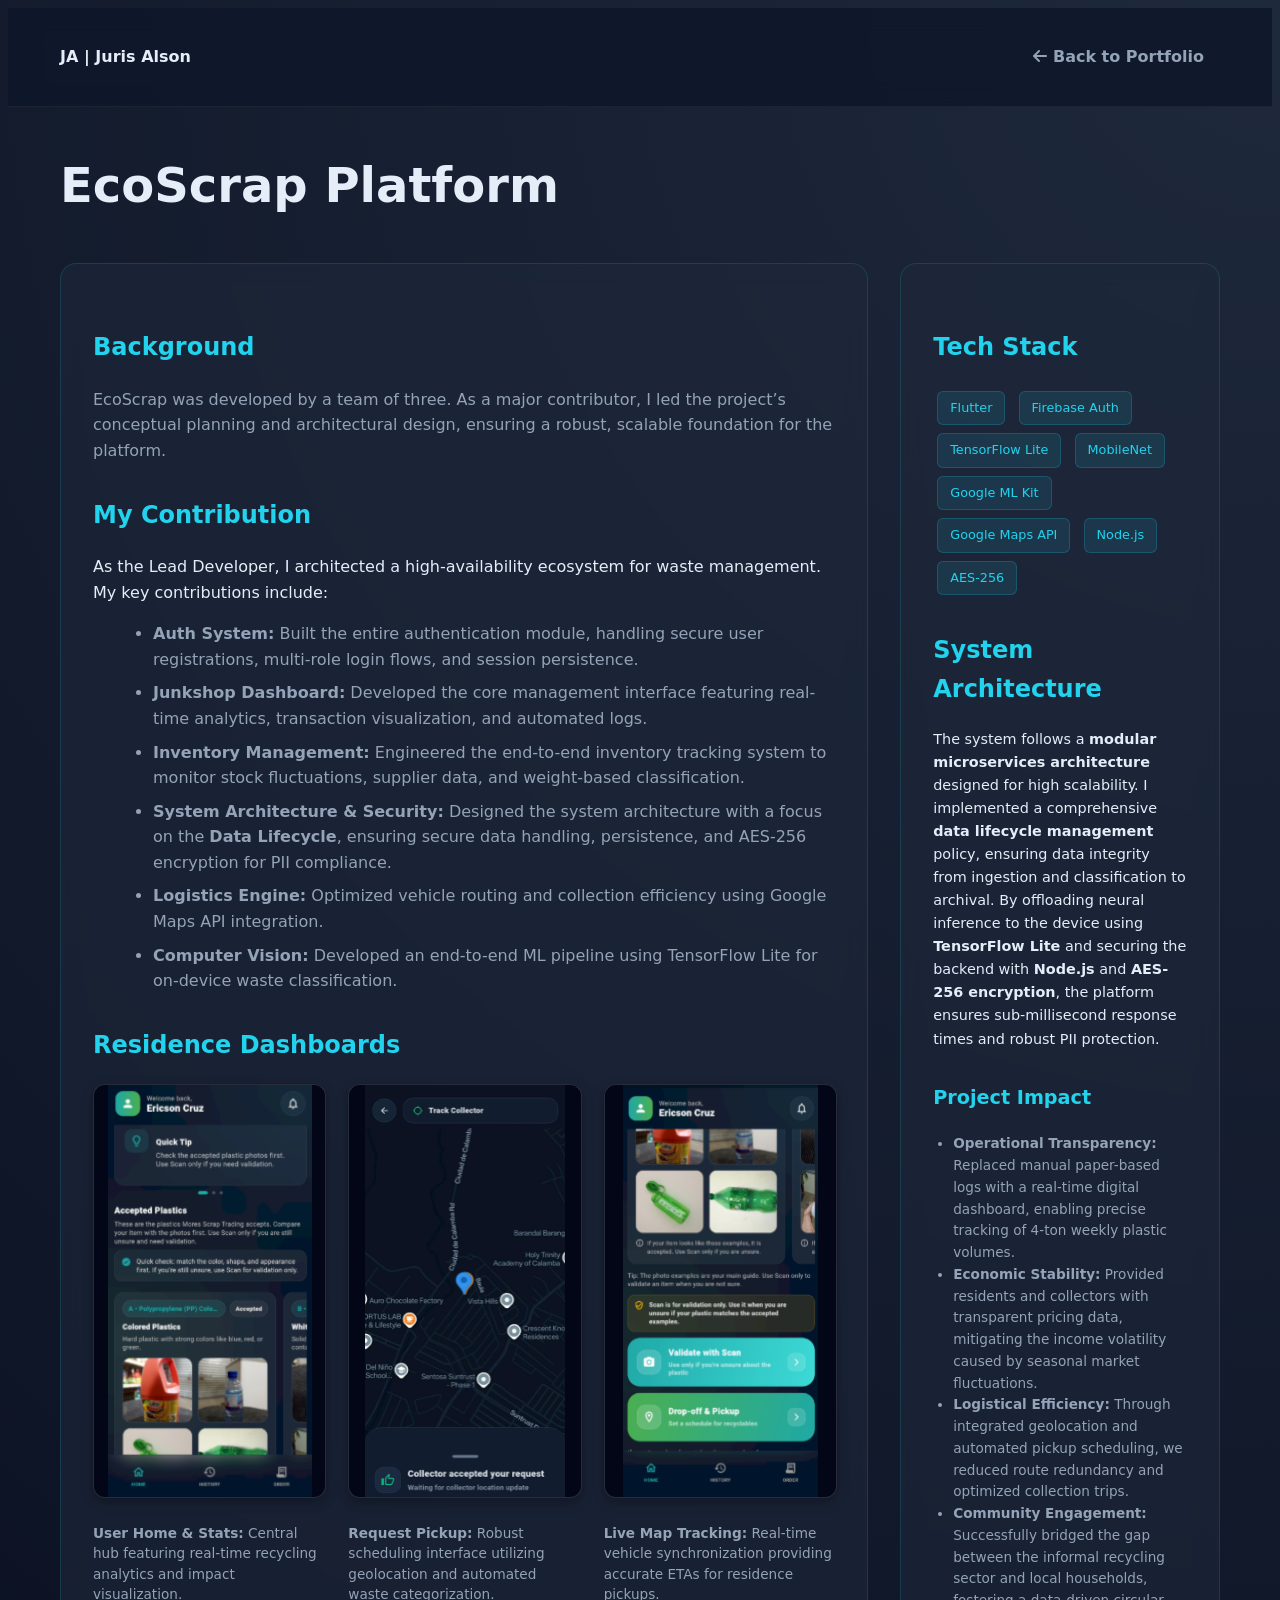
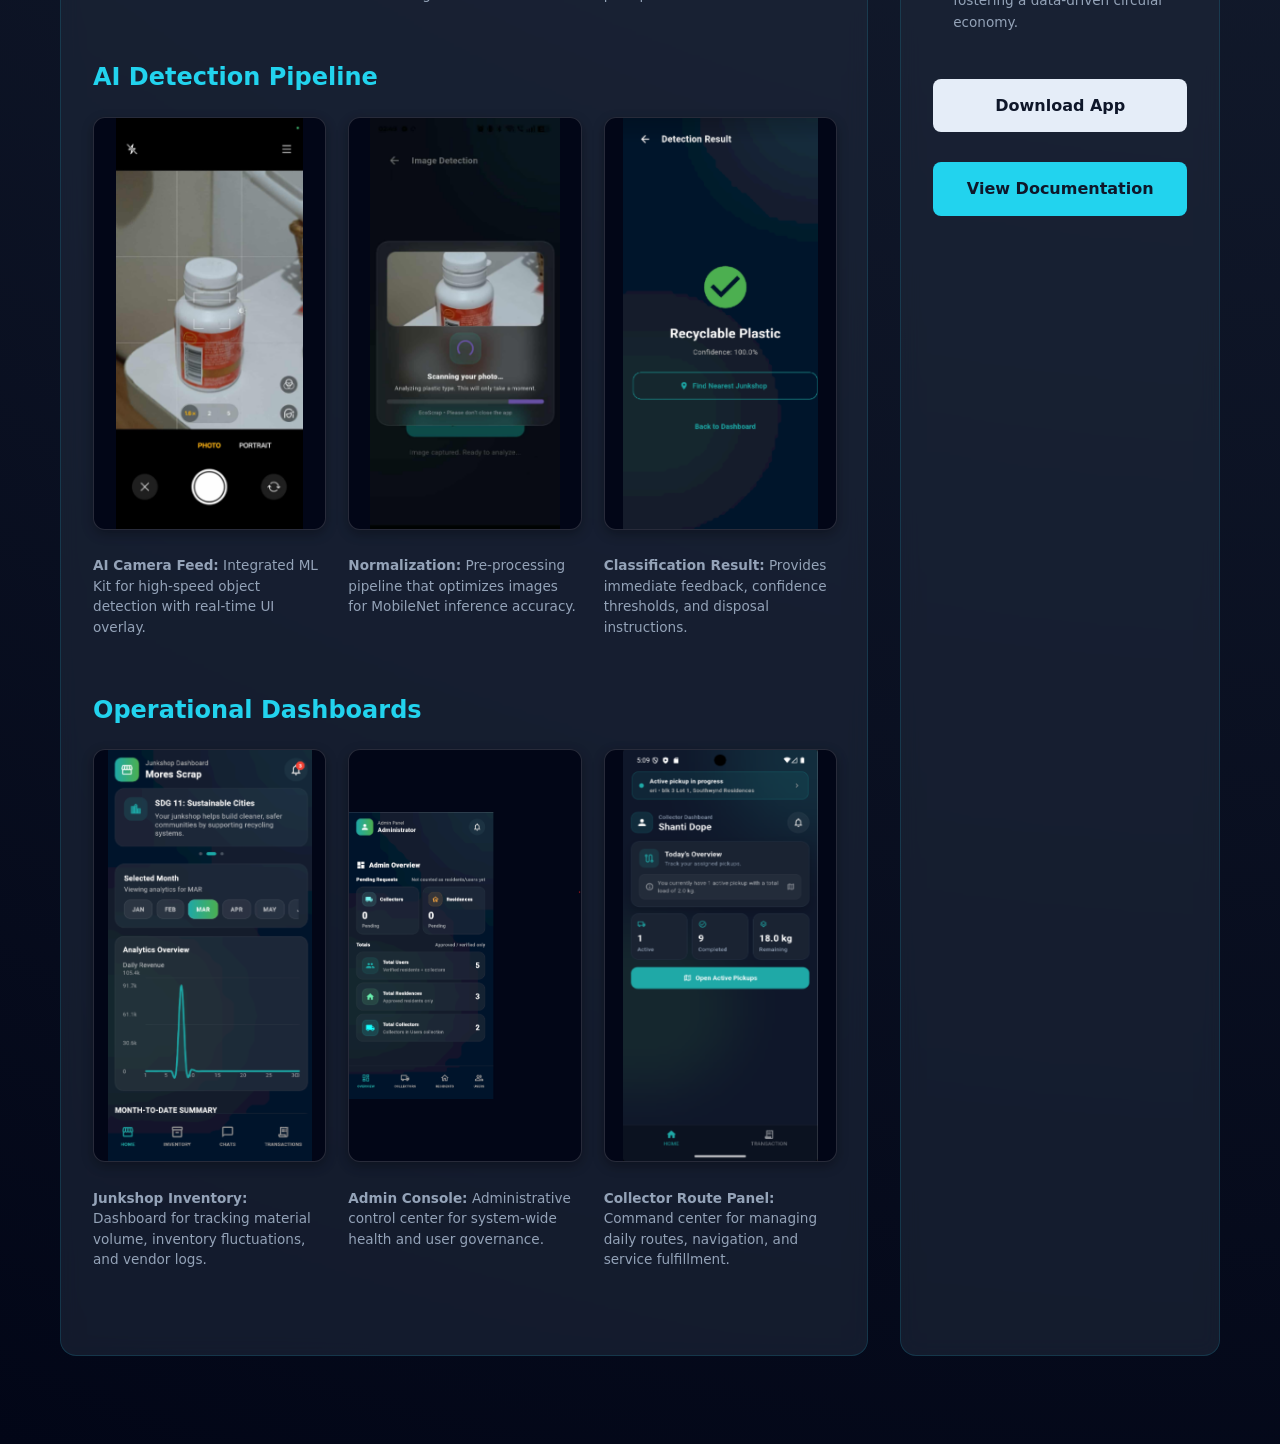
==== commit bf33e76a: "linking Capstone and CV" ====
--- a/capstone.html
+++ b/capstone.html
@@ -148,7 +148,7 @@
         <!-- Updated Button Section -->
         <div style="display: flex; flex-direction: column; gap: 10px;">
           <a href="https://eric11101.github.io/Ecoscrap/" class="btn" style="background: #e5edf8; color: var(--bg);">Download App</a>
-          <a href="" target="_blank" class="btn">View Documentation</a>
+          <a href="https://docs.google.com/document/d/1_hus8OFKseJrGk7YgXTzZJ9mX9496Pb7/edit?usp=sharing&ouid=113172009411385066195&rtpof=true&sd=true" target="_blank" class="btn">View Documentation</a>
         </div>
 
         
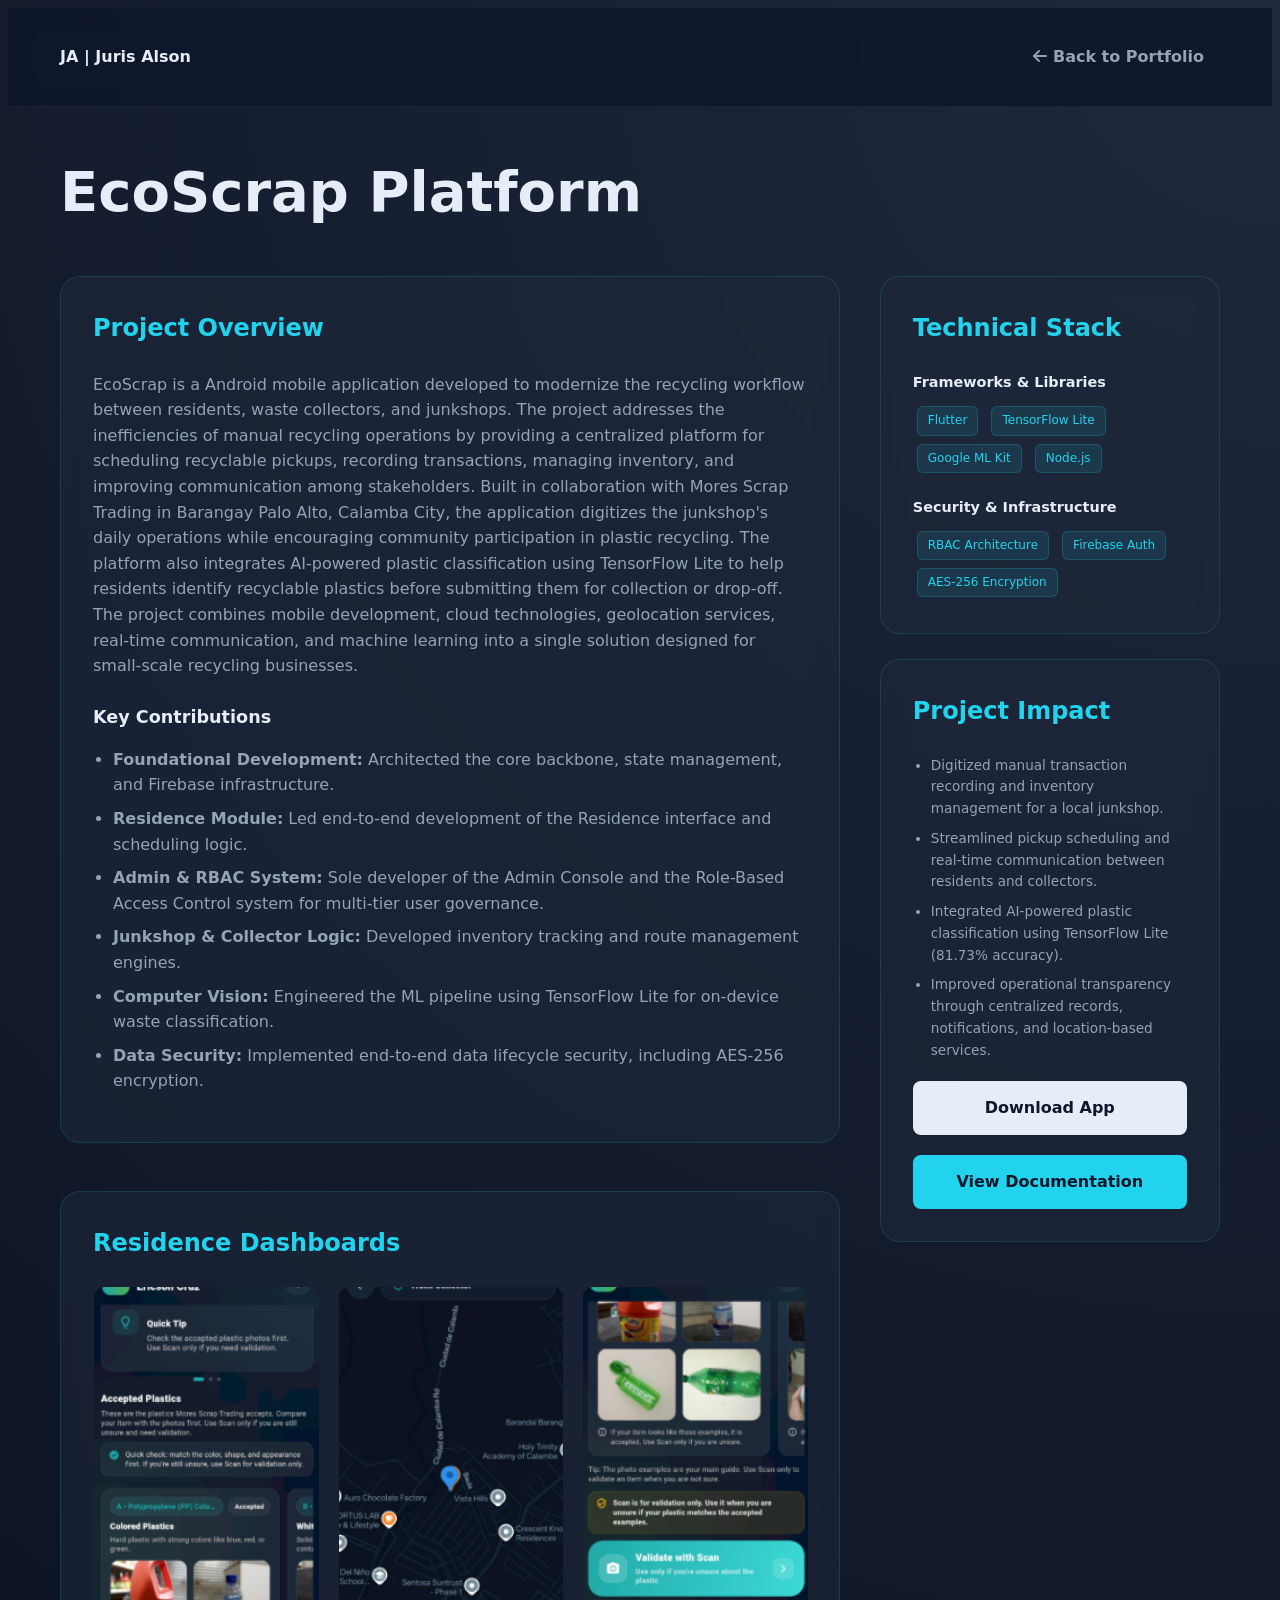
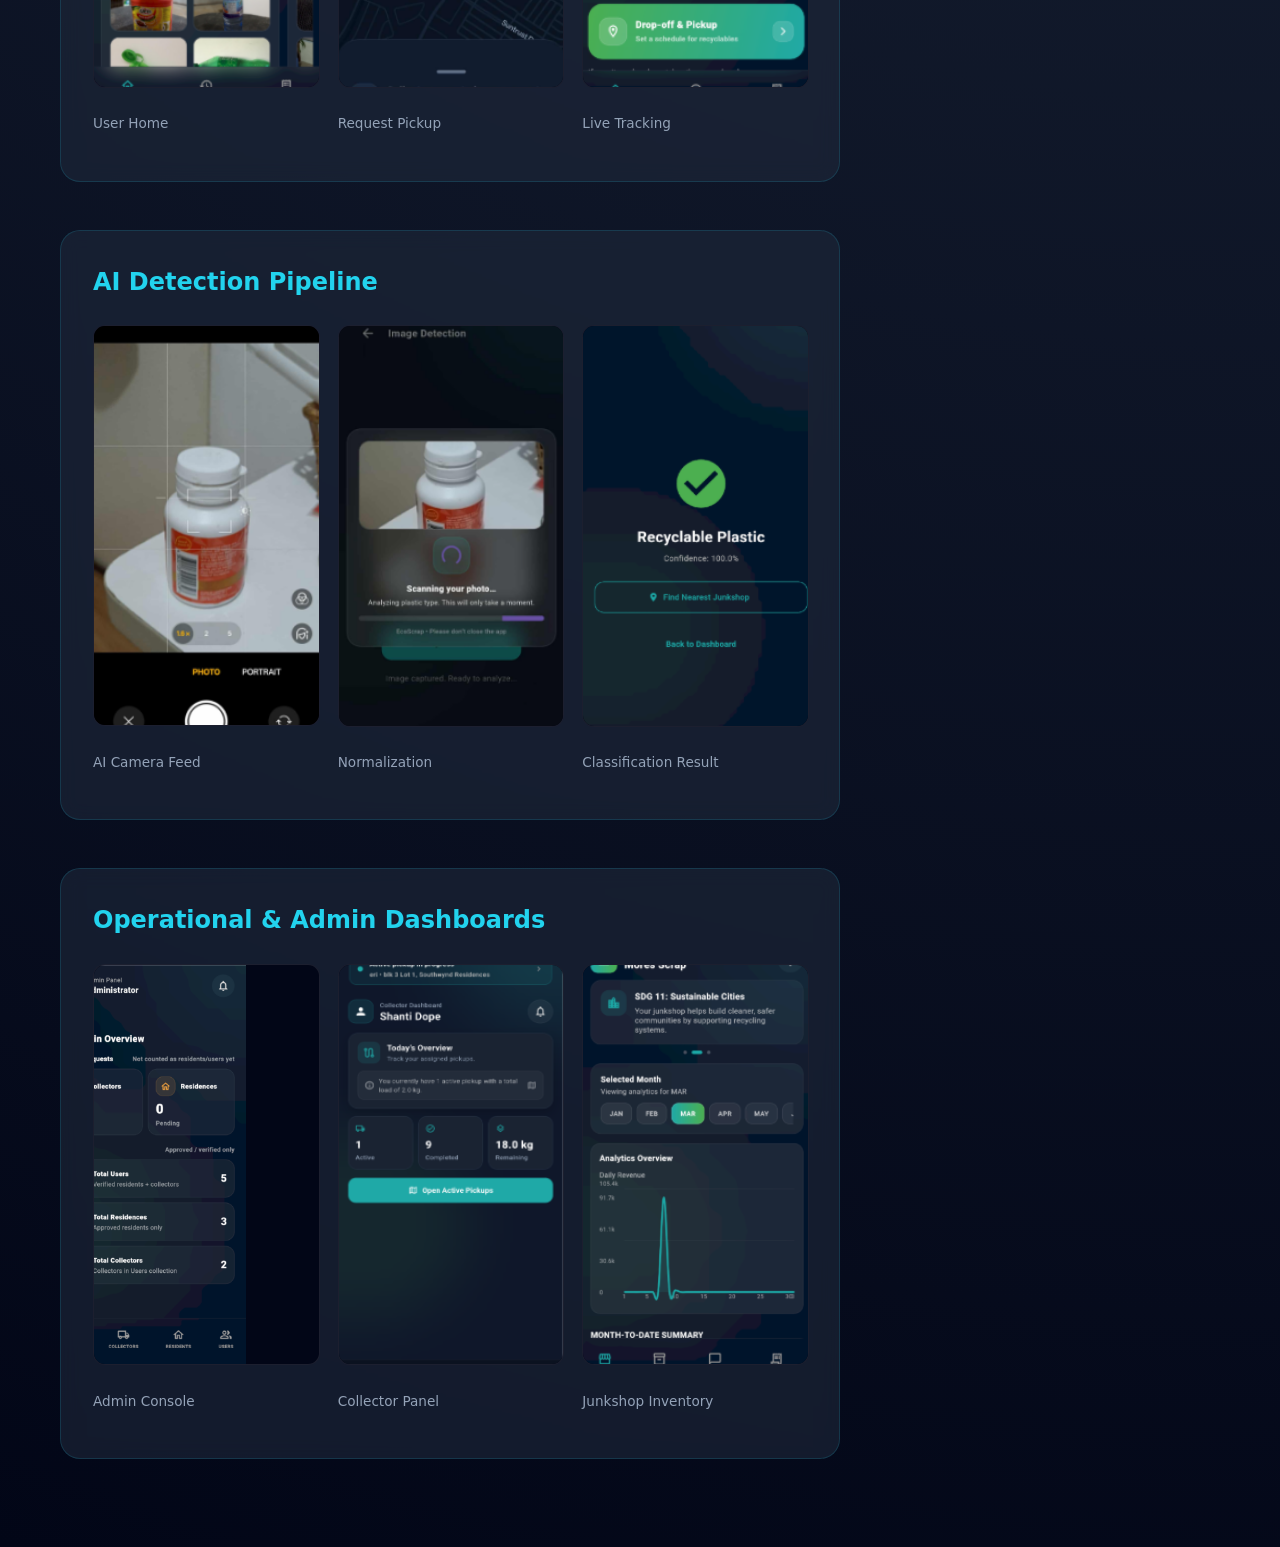
==== commit 819de71e: "changes on educational and capstone details" ====
--- a/capstone.html
+++ b/capstone.html
@@ -6,10 +6,7 @@
   <title>EcoScrap Project Showcase | Juris Ralph P. Alson</title>
   <link rel="stylesheet" href="https://cdnjs.cloudflare.com/ajax/libs/font-awesome/6.5.2/css/all.min.css" />
   <style>
-    :root {
-      --bg: #0f172a; --panel-bg: rgba(30, 41, 59, 0.6); --text-main: #e5edf8;
-      --text-muted: #94a3b8; --cyan: #22d3ee;
-    }
+    :root { --bg: #0f172a; --panel-bg: rgba(30, 41, 59, 0.6); --text-main: #e5edf8; --text-muted: #94a3b8; --cyan: #22d3ee; }
     body { background: radial-gradient(circle at top right, #1e293b, #020617); color: var(--text-main); font-family: 'Inter', system-ui, sans-serif; line-height: 1.6; padding-bottom: 80px; }
     .container { width: min(1160px, calc(100% - 48px)); margin-inline: auto; }
     
@@ -19,22 +16,22 @@
     .nav-links a { color: var(--text-muted); text-decoration: none; font-weight: 600; padding: 8px 16px; border-radius: 8px; transition: 0.2s; }
     .nav-links a:hover { color: var(--cyan); background: rgba(34, 211, 238, 0.05); }
 
-    /* Layout */
-    .showcase-grid { display: grid; grid-template-columns: 1fr 320px; gap: 32px; margin-top: 40px; }
-    .main-content, .sidebar-panel { background: var(--panel-bg); border: 1px solid rgba(34, 211, 238, 0.15); border-radius: 16px; padding: 32px; backdrop-filter: blur(10px); }
+    /* Dashboard Layout */
+    .showcase-grid { display: grid; grid-template-columns: 1fr 340px; gap: 40px; margin-top: 40px; }
+    .main-content { display: flex; flex-direction: column; gap: 48px; }
+    .card { background: var(--panel-bg); border: 1px solid rgba(34, 211, 238, 0.15); border-radius: 20px; padding: 32px; backdrop-filter: blur(10px); }
     
-    h2 { color: var(--cyan); margin: 32px 0 20px; display: flex; align-items: center; gap: 10px; }
+    h2 { color: var(--cyan); margin: 0 0 24px 0; display: flex; align-items: center; gap: 12px; font-size: 1.5rem; }
     
-    /* Image Section */
-    .img-section { display: grid; grid-template-columns: repeat(3, 1fr); gap: 24px; margin-bottom: 40px; }
+    /* Dashboard Image Grid */
+    .dashboard-grid { display: grid; grid-template-columns: repeat(3, 1fr); gap: 20px; }
     .img-container { display: flex; flex-direction: column; gap: 12px; }
-    .screenshot-wrapper { width: 100%; aspect-ratio: 9/16; background: #020617; border-radius: 12px; overflow: hidden; border: 1px solid rgba(255,255,255,0.15); cursor: pointer; transition: all 0.4s cubic-bezier(0.16, 1, 0.3, 1); box-shadow: 0 4px 12px rgba(0,0,0,0.3); display: flex; align-items: center; justify-content: center; }
-    .screenshot-wrapper:hover { border-color: var(--cyan); transform: translateY(-5px) scale(1.02); box-shadow: 0 10px 20px rgba(34, 211, 238, 0.15); }
-    .screenshot { width: 100%; height: 100%; object-fit: contain; }
+    .screenshot-wrapper { width: 100%; aspect-ratio: 9/16; background: #020617; border-radius: 12px; overflow: hidden; border: 1px solid rgba(255,255,255,0.1); }
+    .screenshot { width: 100%; height: 100%; object-fit: cover; }
     
-    .desc { font-size: 0.85rem; color: var(--text-muted); line-height: 1.5; }
-    .tech-tag { display: inline-block; padding: 6px 12px; background: rgba(34, 211, 238, 0.1); border-radius: 6px; font-size: 0.8rem; margin: 4px; color: var(--cyan); border: 1px solid rgba(34, 211, 238, 0.2); }
-    .btn { display: block; text-align: center; padding: 14px; background: var(--cyan); color: var(--bg); text-decoration: none; border-radius: 8px; font-weight: 800; margin-top: 20px; transition: 0.2s; }
+    .desc { font-size: 0.85rem; color: var(--text-muted); }
+    .tech-pill { display: inline-block; padding: 4px 10px; background: rgba(34, 211, 238, 0.1); border-radius: 6px; font-size: 0.75rem; margin: 4px; color: var(--cyan); border: 1px solid rgba(34, 211, 238, 0.2); }
+    .btn { display: block; text-align: center; padding: 14px; background: var(--cyan); color: var(--bg); text-decoration: none; border-radius: 8px; font-weight: 800; margin-top: 20px; }
   </style>
 </head>
 <body>
@@ -48,112 +45,87 @@
   </header>
 
   <main class="container">
-    <h1 style="font-size: 3rem; margin-top: 40px;">EcoScrap Platform</h1>
+    <h1 style="font-size: 3.5rem; margin: 40px 0;">EcoScrap Platform</h1>
 
     <div class="showcase-grid">
       <div class="main-content">
-        <h2>Background</h2>
-        <p style="color: var(--text-muted);">EcoScrap was developed by a team of three. As a major contributor, I led the project’s conceptual planning and architectural design, ensuring a robust, scalable foundation for the platform.</p>
+        <section class="card">
+          <h2>Project Overview</h2>
+          <p style="color: var(--text-muted); margin-bottom: 24px;">EcoScrap is a Android mobile application developed to modernize the recycling workflow between residents, waste collectors, and junkshops. The project addresses the inefficiencies of manual recycling operations by providing a centralized platform for scheduling recyclable pickups, recording transactions, managing inventory, and improving communication among stakeholders.
 
-        <h2>My Contribution</h2>
-        <p>As the Lead Developer, I architected a high-availability ecosystem for waste management. 
-           My key contributions include:
-           <ul style="margin-left: 20px; color: var(--text-muted); margin-top: 10px; display: flex; flex-direction: column; gap: 8px;">
-             <li><strong>Auth System:</strong> Built the entire authentication module, handling secure user registrations, multi-role login flows, and session persistence.</li>
-             <li><strong>Junkshop Dashboard:</strong> Developed the core management interface featuring real-time analytics, transaction visualization, and automated logs.</li>
-             <li><strong>Inventory Management:</strong> Engineered the end-to-end inventory tracking system to monitor stock fluctuations, supplier data, and weight-based classification.</li>
-             <li><strong>System Architecture & Security:</strong> Designed the system architecture with a focus on the <strong>Data Lifecycle</strong>, ensuring secure data handling, persistence, and AES-256 encryption for PII compliance.</li>
-             <li><strong>Logistics Engine:</strong> Optimized vehicle routing and collection efficiency using Google Maps API integration.</li>
-             <li><strong>Computer Vision:</strong> Developed an end-to-end ML pipeline using TensorFlow Lite for on-device waste classification.</li>
-           </ul>
-        </p>
+Built in collaboration with Mores Scrap Trading in Barangay Palo Alto, Calamba City, the application digitizes the junkshop's daily operations while encouraging community participation in plastic recycling. The platform also integrates AI-powered plastic classification using TensorFlow Lite to help residents identify recyclable plastics before submitting them for collection or drop-off.
 
-        <h2>Residence Dashboards</h2>
-        <div class="img-section">
-          <div class="img-container">
-            <div class="screenshot-wrapper"><img src="Capstone_GUI/Residence_Dashboard.png" class="screenshot"></div>
-            <p class="desc"><strong>User Home & Stats:</strong> Central hub featuring real-time recycling analytics and impact visualization.</p>
+The project combines mobile development, cloud technologies, geolocation services, real-time communication, and machine learning into a single solution designed for small-scale recycling businesses.</p>
+          <h3 style="color: var(--text-main); font-size: 1.1rem; margin-bottom: 12px;">Key Contributions</h3>
+          <ul style="color: var(--text-muted); padding-left: 20px; display: flex; flex-direction: column; gap: 8px;">
+            <li><strong>Foundational Development:</strong> Architected the core backbone, state management, and Firebase infrastructure.</li>
+            <li><strong>Residence Module:</strong> Led end-to-end development of the Residence interface and scheduling logic.</li>
+            <li><strong>Admin & RBAC System:</strong> Sole developer of the Admin Console and the Role-Based Access Control system for multi-tier user governance.</li>
+            <li><strong>Junkshop & Collector Logic:</strong> Developed inventory tracking and route management engines.</li>
+            <li><strong>Computer Vision:</strong> Engineered the ML pipeline using TensorFlow Lite for on-device waste classification.</li>
+            <li><strong>Data Security:</strong> Implemented end-to-end data lifecycle security, including AES-256 encryption.</li>
+          </ul>
+        </section>
+
+        <section class="card">
+          <h2>Residence Dashboards</h2>
+          <div class="dashboard-grid">
+            <div class="img-container"><div class="screenshot-wrapper"><img src="Capstone_GUI/Residence_Dashboard.png" class="screenshot"></div><p class="desc">User Home</p></div>
+            <div class="img-container"><div class="screenshot-wrapper"><img src="Capstone_GUI/Residence_CollectorTrash_Pickup.png" class="screenshot"></div><p class="desc">Request Pickup</p></div>
+            <div class="img-container"><div class="screenshot-wrapper"><img src="Capstone_GUI/Residence_Dashboard_1.png" class="screenshot"></div><p class="desc">Live Tracking</p></div>
           </div>
-          <div class="img-container">
-            <div class="screenshot-wrapper"><img src="Capstone_GUI/Residence_CollectorTrash_Pickup.png" class="screenshot"></div>
-            <p class="desc"><strong>Request Pickup:</strong> Robust scheduling interface utilizing geolocation and automated waste categorization.</p>
+        </section>
+
+        <section class="card">
+          <h2>AI Detection Pipeline</h2>
+          <div class="dashboard-grid">
+            <div class="img-container"><div class="screenshot-wrapper"><img src="Capstone_GUI/Residence_AI_Detection.png" class="screenshot"></div><p class="desc">AI Camera Feed</p></div>
+            <div class="img-container"><div class="screenshot-wrapper"><img src="Capstone_GUI/Residence_AI_Detection_1.png" class="screenshot"></div><p class="desc">Normalization</p></div>
+            <div class="img-container"><div class="screenshot-wrapper"><img src="Capstone_GUI/Residence_AI_Detection_2.png" class="screenshot"></div><p class="desc">Classification Result</p></div>
           </div>
-          <div class="img-container">
-            <div class="screenshot-wrapper"><img src="Capstone_GUI/Residence_Dashboard_1.png" class="screenshot"></div>
-            <p class="desc"><strong>Live Map Tracking:</strong> Real-time vehicle synchronization providing accurate ETAs for residence pickups.</p>
+        </section>
+
+        <section class="card">
+          <h2>Operational & Admin Dashboards</h2>
+          <div class="dashboard-grid">
+            <div class="img-container"><div class="screenshot-wrapper"><img src="Capstone_GUI/Admin_Dashboard.png" class="screenshot"></div><p class="desc">Admin Console</p></div>
+            <div class="img-container"><div class="screenshot-wrapper"><img src="Capstone_GUI/CollectorDashboard.png" class="screenshot"></div><p class="desc">Collector Panel</p></div>
+            <div class="img-container"><div class="screenshot-wrapper"><img src="Capstone_GUI/Junkshop_Dashboard.png" class="screenshot"></div><p class="desc">Junkshop Inventory</p></div>
+          </div>
+        </section>
+      </div>
+
+      <aside style="display: flex; flex-direction: column; gap: 24px;">
+        <div class="card">
+          <h2>Technical Stack</h2>
+          <div style="margin-bottom: 16px;">
+            <h4 style="color: var(--text-main); font-size: 0.9rem; margin-bottom: 8px;">Frameworks & Libraries</h4>
+            <span class="tech-pill">Flutter</span> <span class="tech-pill">TensorFlow Lite</span> <span class="tech-pill">Google ML Kit</span> <span class="tech-pill">Node.js</span>
+          </div>
+          <div>
+            <h4 style="color: var(--text-main); font-size: 0.9rem; margin-bottom: 8px;">Security & Infrastructure</h4>
+            <span class="tech-pill">RBAC Architecture</span> <span class="tech-pill">Firebase Auth</span> <span class="tech-pill">AES-256 Encryption</span>
           </div>
         </div>
+        
+<div class="card">
+  <h2>Project Impact</h2>
 
-        <h2>AI Detection Pipeline</h2>
-        <div class="img-section">
-          <div class="img-container">
-            <div class="screenshot-wrapper"><img src="Capstone_GUI/Residence_AI_Detection.png" class="screenshot"></div>
-            <p class="desc"><strong>AI Camera Feed:</strong> Integrated ML Kit for high-speed object detection with real-time UI overlay.</p>
-          </div>
-          <div class="img-container">
-            <div class="screenshot-wrapper"><img src="Capstone_GUI/Residence_AI_Detection_1.png" class="screenshot"></div>
-            <p class="desc"><strong>Normalization:</strong> Pre-processing pipeline that optimizes images for MobileNet inference accuracy.</p>
-          </div>
-          <div class="img-container">
-            <div class="screenshot-wrapper"><img src="Capstone_GUI/Residence_AI_Detection_2.png" class="screenshot"></div>
-            <p class="desc"><strong>Classification Result:</strong> Provides immediate feedback, confidence thresholds, and disposal instructions.</p>
-          </div>
-        </div>
+  <ul style="font-size: 0.85rem; color: var(--text-muted); padding-left: 18px; display: flex; flex-direction: column; gap: 8px;">
+    <li>Digitized manual transaction recording and inventory management for a local junkshop.</li>
+    <li>Streamlined pickup scheduling and real-time communication between residents and collectors.</li>
+    <li>Integrated AI-powered plastic classification using TensorFlow Lite (81.73% accuracy).</li>
+    <li>Improved operational transparency through centralized records, notifications, and location-based services.</li>
+  </ul>
 
-        <h2>Operational Dashboards</h2>
-        <div class="img-section">
-          <div class="img-container">
-            <div class="screenshot-wrapper"><img src="Capstone_GUI/Junkshop_Dashboard.png" class="screenshot"></div>
-            <p class="desc"><strong>Junkshop Inventory:</strong> Dashboard for tracking material volume, inventory fluctuations, and vendor logs.</p>
-          </div>
-          <div class="img-container">
-            <div class="screenshot-wrapper"><img src="Capstone_GUI/Admin_Dashboard.png" class="screenshot"></div>
-            <p class="desc"><strong>Admin Console:</strong> Administrative control center for system-wide health and user governance.</p>
-          </div>
-          <div class="img-container">
-            <div class="screenshot-wrapper"><img src="Capstone_GUI/CollectorDashboard.png" class="screenshot"></div>
-            <p class="desc"><strong>Collector Route Panel:</strong> Command center for managing daily routes, navigation, and service fulfillment.</p>
-          </div>
-        </div>
-      </div>
+  <a href="https://eric11101.github.io/Ecoscrap/" class="btn" style="background: #e5edf8; color: var(--bg);">
+    Download App
+  </a>
 
-     <aside class="sidebar-panel">
-        <h2>Tech Stack</h2>
-        <div style="margin-bottom: 30px;">
-          <span class="tech-tag">Flutter</span>
-          <span class="tech-tag">Firebase Auth</span>
-          <span class="tech-tag">TensorFlow Lite</span>
-          <span class="tech-tag">MobileNet</span>
-          <span class="tech-tag">Google ML Kit</span>
-          <span class="tech-tag">Google Maps API</span>
-          <span class="tech-tag">Node.js</span>
-          <span class="tech-tag">AES-256</span>
-        </div>
-        
-<h2>System Architecture</h2>
-        <p style="font-size: 0.9rem; margin-bottom: 20px;">
-          The system follows a <strong>modular microservices architecture</strong> designed for high scalability. 
-          I implemented a comprehensive <strong>data lifecycle management</strong> policy, ensuring data integrity from ingestion and classification to archival. 
-          By offloading neural inference to the device using <strong>TensorFlow Lite</strong> and securing the backend with <strong>Node.js</strong> and <strong>AES-256 encryption</strong>, the platform ensures sub-millisecond response times and robust PII protection.
-        </p>
-        
-        <h2 style="font-size: 1.2rem;">Project Impact</h2>
-        <ul style="font-size: 0.85rem; color: var(--text-muted); padding-left: 20px; margin-bottom: 25px;">
-          <li><strong>Operational Transparency:</strong> Replaced manual paper-based logs with a real-time digital dashboard, enabling precise tracking of 4-ton weekly plastic volumes.</li>
-          <li><strong>Economic Stability:</strong> Provided residents and collectors with transparent pricing data, mitigating the income volatility caused by seasonal market fluctuations.</li>
-          <li><strong>Logistical Efficiency:</strong> Through integrated geolocation and automated pickup scheduling, we reduced route redundancy and optimized collection trips.</li>
-          <li><strong>Community Engagement:</strong> Successfully bridged the gap between the informal recycling sector and local households, fostering a data-driven circular economy.</li>
-        </ul>
-
-        <!-- Updated Button Section -->
-        <div style="display: flex; flex-direction: column; gap: 10px;">
-          <a href="https://eric11101.github.io/Ecoscrap/" class="btn" style="background: #e5edf8; color: var(--bg);">Download App</a>
-          <a href="https://docs.google.com/document/d/1_hus8OFKseJrGk7YgXTzZJ9mX9496Pb7/edit?usp=sharing&ouid=113172009411385066195&rtpof=true&sd=true" target="_blank" class="btn">View Documentation</a>
-        </div>
-
-        
-
-        
+  <a href="https://docs.google.com/document/d/1_hus8OFKseJrGk7YgXTzZJ9mX9496Pb7/edit?usp=sharing" target="_blank" class="btn">
+    View Documentation
+  </a>
+</div>
       </aside>
     </div>
   </main>
